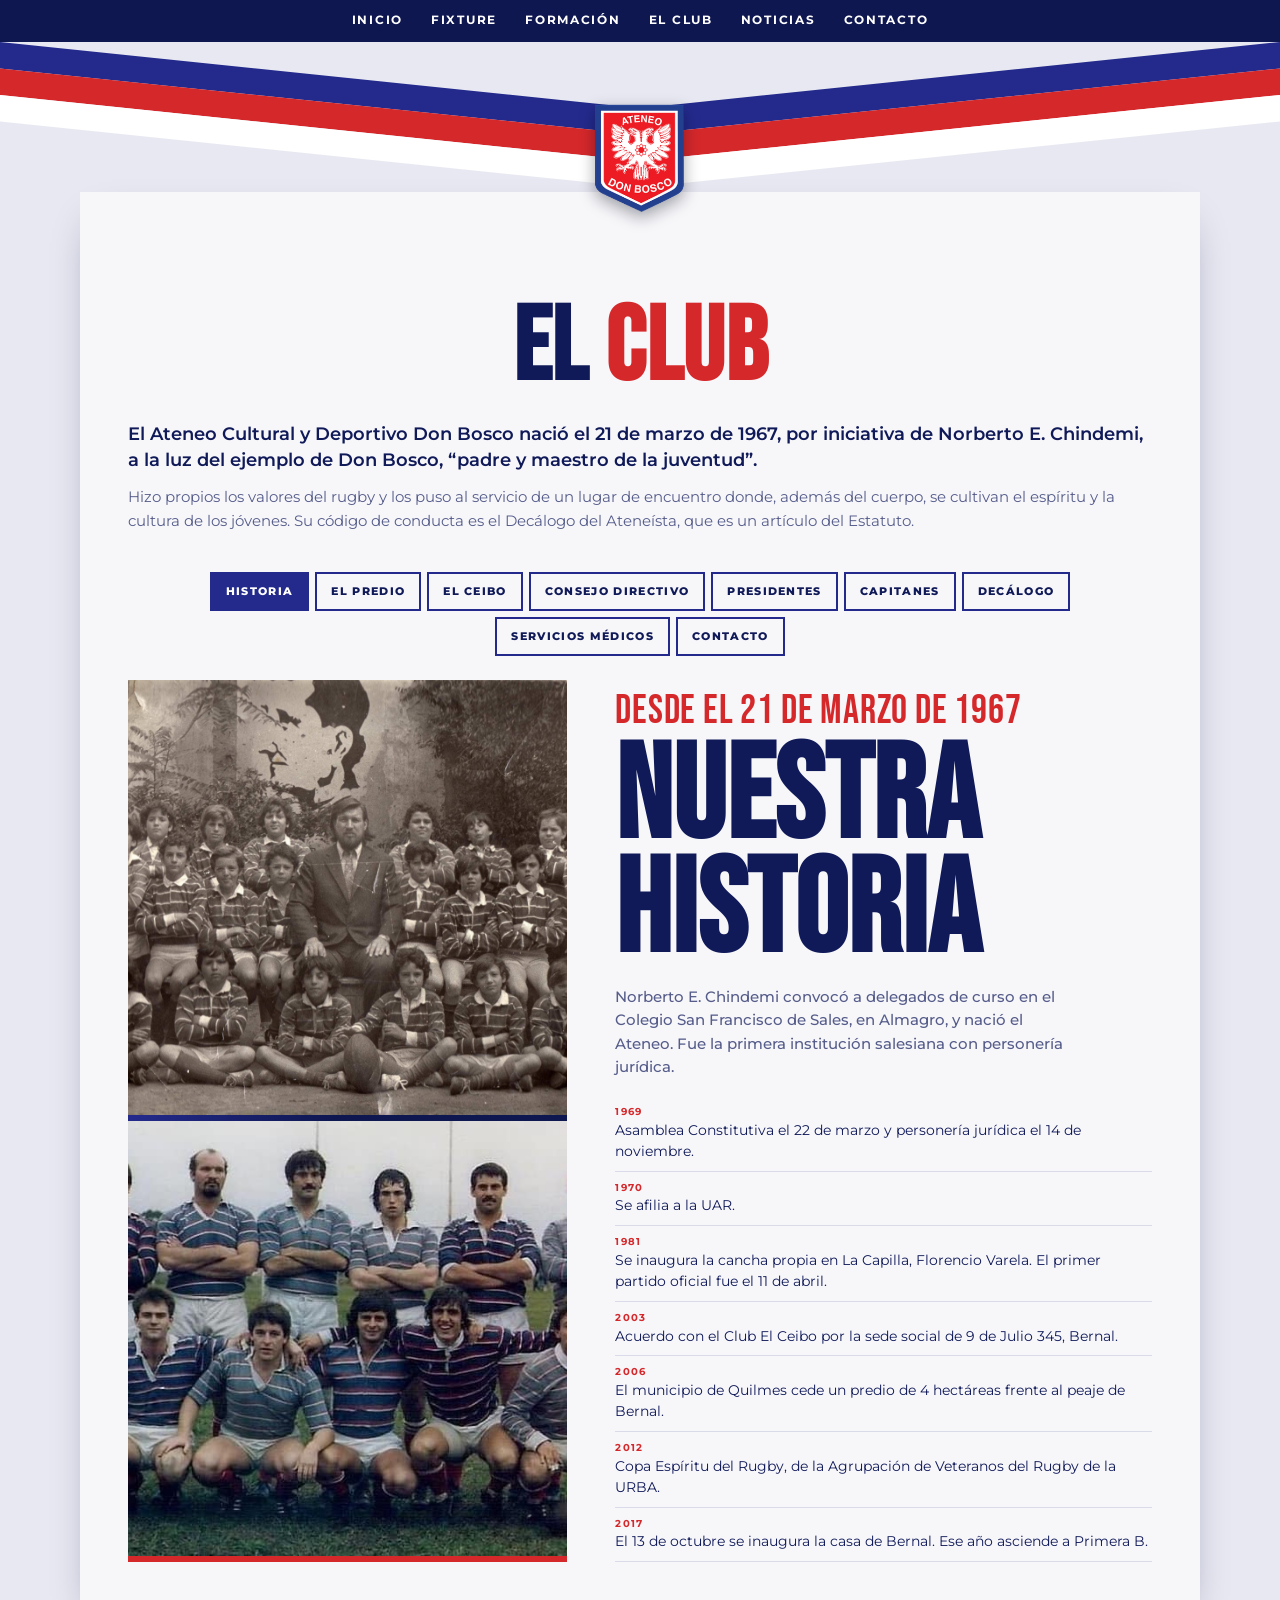
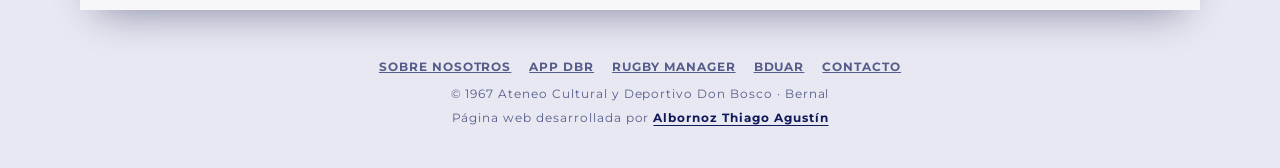
==== Web/club.html @ bfb8472a "feat: páginas propias de fixture y club, formación atada al historial y soporte de empates" ====
<!doctype html>
<html lang="es">
<head>
<meta charset="utf-8">
<meta name="viewport" content="width=device-width, initial-scale=1, viewport-fit=cover">
<meta name="theme-color" content="#0e1750" media="(prefers-color-scheme: light)">
<meta name="theme-color" content="#060a2c" media="(prefers-color-scheme: dark)">
<meta name="apple-mobile-web-app-capable" content="yes">
<meta name="mobile-web-app-capable" content="yes">
<meta name="apple-mobile-web-app-title" content="Don Bosco Rugby">
<meta name="apple-mobile-web-app-status-bar-style" content="black-translucent">
<title>El club · Don Bosco Rugby</title>
<meta name="description" content="Historia, predio, El Ceibo, Consejo Directivo, presidentes, capitanes, Decálogo, servicios médicos y contacto del Ateneo Don Bosco, Bernal.">
<link rel="canonical" href="https://albornozthiago.github.io/DonBoscoRugby-Web/club.html">
<meta property="og:type" content="website">
<meta property="og:locale" content="es_AR">
<meta property="og:site_name" content="Don Bosco Rugby">
<meta property="og:title" content="El club · Don Bosco Rugby">
<meta property="og:description" content="Historia, predio, El Ceibo, Consejo Directivo, presidentes, capitanes, Decálogo, servicios médicos y contacto del Ateneo Don Bosco, Bernal.">
<meta property="og:url" content="https://albornozthiago.github.io/DonBoscoRugby-Web/club.html">
<meta property="og:image" content="https://albornozthiago.github.io/DonBoscoRugby-Web/assets/dbr/og-image.jpg">
<meta property="og:image:type" content="image/jpeg">
<meta property="og:image:width" content="1200">
<meta property="og:image:height" content="630">
<meta name="twitter:card" content="summary_large_image">
<meta name="twitter:title" content="El club · Don Bosco Rugby">
<meta name="twitter:description" content="Historia, predio, El Ceibo, Consejo Directivo, presidentes, capitanes, Decálogo, servicios médicos y contacto del Ateneo Don Bosco, Bernal.">
<meta name="twitter:image" content="https://albornozthiago.github.io/DonBoscoRugby-Web/assets/dbr/og-image.jpg">
<link rel="icon" href="assets/crest.png">
<link rel="apple-touch-icon" href="assets/crest.png">
<script src="js/boot.js"></script>
<script src="js/analytics.js" async></script>
<link rel="preconnect" href="https://fonts.googleapis.com">
<link rel="preconnect" href="https://fonts.gstatic.com" crossorigin>
<link rel="stylesheet" href="https://fonts.googleapis.com/css2?family=Bebas+Neue&family=Montserrat:wght@400;500;600;700;800&display=block">
<link rel="stylesheet" href="css/styles.css">
</head>
<body>
<nav class="menu" aria-label="Secciones">
  <button type="button" class="nv nv-prev" aria-label="Ver ítems anteriores del menú">&#8249;</button>
  <ul>
    <li><a href="index.html">Inicio</a></li>
    <li><a href="fixture.html">Fixture</a></li>
    <li><a href="fixture.html#plantel">Formación</a></li>
    <li><a href="club.html" aria-current="page">El club</a></li>
    <li><a href="index.html#noticias">Noticias</a></li>
    <li><a href="club.html#contacto">Contacto</a></li>
  </ul>
  <button type="button" class="nv nv-next" aria-label="Ver más ítems del menú">&#8250;</button>
</nav>

<div class="top">
  <svg class="stripes" viewBox="0 0 1200 170" preserveAspectRatio="none" aria-hidden="true">
    <g>
      <polygon class="s1" points="0,0 600,75 600,105 0,30"/>
      <polygon class="s2" points="0,30 600,105 600,135 0,60"/>
      <polygon class="s3" points="0,60 600,135 600,165 0,90"/>
      <polygon class="s1" points="1200,0 600,75 600,105 1200,30"/>
      <polygon class="s2" points="1200,30 600,105 600,135 1200,60"/>
      <polygon class="s3" points="1200,60 600,135 600,165 1200,90"/>
    </g>
  </svg>
  <a href="index.html"><img class="crest" src="assets/crest.png" alt="Escudo del Ateneo Don Bosco" width="112" height="112"></a>
</div>

<main class="sheet">
  <section id="club">
    <div class="head">
      <h2 class="mega"><span class="b">El</span> <span class="r">club</span></h2>
    </div>
    <div class="club">
      <div class="story">
        <p class="big">El Ateneo Cultural y Deportivo Don Bosco nació el 21 de marzo de 1967, por iniciativa de Norberto E. Chindemi, a la luz del ejemplo de Don Bosco, “padre y maestro de la juventud”.</p>
        <p>Hizo propios los valores del rugby y los puso al servicio de un lugar de encuentro donde, además del cuerpo, se cultivan el espíritu y la cultura de los jóvenes. Su código de conducta es el Decálogo del Ateneísta, que es un artículo del Estatuto.</p>
      </div>
    </div>
    <div class="seg tabs" role="tablist" aria-label="El club"><button type="button" role="tab" data-p="historia" aria-pressed="false">Historia</button><button type="button" role="tab" data-p="predio" aria-pressed="false">El predio</button><button type="button" role="tab" data-p="ceibo" aria-pressed="false">El Ceibo</button><button type="button" role="tab" data-p="consejo" aria-pressed="false">Consejo Directivo</button><button type="button" role="tab" data-p="presidentes" aria-pressed="false">Presidentes</button><button type="button" role="tab" data-p="capitanes" aria-pressed="false">Capitanes</button><button type="button" role="tab" data-p="decalogo" aria-pressed="false">Decálogo</button><button type="button" role="tab" data-p="medicos" aria-pressed="false">Servicios médicos</button><button type="button" role="tab" data-p="contacto" aria-pressed="false">Contacto</button></div>
    <div class="panels">
      <div class="panel" id="historia" role="tabpanel">
    <div class="sport">
      <div>
        <p class="kicker">Desde el 21 de marzo de 1967</p>
        <h2 class="mega">Nuestra historia</h2>
        <p class="lead">Norberto E. Chindemi convocó a delegados de curso en el Colegio San Francisco de Sales, en Almagro, y nació el Ateneo. Fue la primera institución salesiana con personería jurídica.</p>
        <ul class="rows one">
          <li><b>1969</b>Asamblea Constitutiva el 22 de marzo y personería jurídica el 14 de noviembre.</li>
          <li><b>1970</b>Se afilia a la UAR.</li>
          <li><b>1981</b>Se inaugura la cancha propia en La Capilla, Florencio Varela. El primer partido oficial fue el 11 de abril.</li>
          <li><b>2003</b>Acuerdo con el Club El Ceibo por la sede social de 9 de Julio 345, Bernal.</li>
          <li><b>2006</b>El municipio de Quilmes cede un predio de 4 hectáreas frente al peaje de Bernal.</li>
          <li><b>2012</b>Copa Espíritu del Rugby, de la Agrupación de Veteranos del Rugby de la URBA.</li>
          <li><b>2017</b>El 13 de octubre se inaugura la casa de Bernal. Ese año asciende a Primera B.</li>
        </ul>
      </div>
      <div class="vis ph duo">
        <div class="shot"><img src="assets/dbr/dbr1972-web.jpg" alt="Foto histórica de 1972: equipo infantil del Ateneo Don Bosco con su entrenador" width="1400" height="995" loading="lazy"></div>
        <div class="shot"><img src="assets/dbr/dbr1985.jpg" alt="Foto histórica de 1985: plantel de Don Bosco en la cancha" width="960" height="492" loading="lazy"></div>
      </div>
    </div>
      </div>
      <div class="panel" id="predio" role="tabpanel">
    <div class="sport rev">
      <div>
        <p class="kicker">Jugar en Bernal</p>
        <h2 class="mega">El predio</h2>
        <p class="lead">Colectora Este de la Autopista Dr. Ricardo Balbín (La Plata–Buenos Aires), a 400 metros de la calle Espora, en Bernal.</p>
        <ul class="rows">
          <li><b>Canchas</b>3 de rugby, 1 de entrenamiento y 3 de fútbol 7 con luz.</li>
          <li><b>Servicios</b>Gimnasio, circuito aeróbico, vestuarios, enfermería y tienda del club.</li>
          <li><b>Tercer tiempo</b>Quincho, confitería-bar con vista a la cancha, parrilla y El Vagón.</li>
          <li><b>Colectivos</b>583, 159 (ramal B. Gráfico) y 324 (ramal 15).</li>
          <li><b>Tren</b>Línea Roca, estación Bernal, a 8 cuadras.</li>
          <li><b>Auto</b>Autopista Dr. Ricardo Balbín, salida Km 17, colectora Este.</li>
        </ul>
      </div>
      <div class="vis ph"><img src="assets/dbr/predio.jpg" alt="Palos de rugby y cancha del predio de Bernal al atardecer" width="960" height="719" loading="lazy"></div>
    </div>
      </div>
      <div class="panel" id="ceibo" role="tabpanel">
    <div class="sport">
      <div>
        <p class="kicker">Sede social</p>
        <h2 class="mega">El Ceibo</h2>
        <p class="lead">El lugar donde el Ateneo se encuentra fuera de la cancha, en pleno centro de Bernal. Un punto de reunión para los jugadores de todas las divisiones y para las familias.</p>
        <ul class="rows">
          <li><b>Dirección</b>9 de Julio 345, entre Chacabuco y Maipú, Bernal.</li>
          <li><b>Desde</b>2003, por un acuerdo con la comisión de El Ceibo.</li>
          <li><b>El Ceibo</b>Funciona en Bernal desde 1942 y tiene personería jurídica desde 1965.</li>
          <li><b>Qué se hace</b>Actividades sociales y culturales del club, que crecieron desde el acuerdo.</li>
          <li><b>Teléfono</b><a href="tel:+5491141571371">+54 9 11 4157-1371</a></li>
        </ul>
      </div>
      <div class="vis ph"><img src="assets/dbr/ceibo2.jpg" alt="Frente de la sede social, el Club Social El Ceibo, iluminado de azul y rojo de noche" width="1280" height="1707" loading="lazy"></div>
    </div>
      </div>
      <div class="panel" id="consejo" role="tabpanel">
    <div class="sport">
      <div>
        <p class="kicker">Gestión 2025–2027</p>
        <h2 class="mega">Consejo Directivo</h2>
        <p class="lead"></p>
        <ul class="rows">
          <li><b>Presidente</b>Sebastian Pastor</li>
          <li><b>Vicepresidente 1°</b>Ricardo Villano</li>
          <li><b>Vicepresidente 2°</b>Miguel Centurion</li>
          <li><b>Secretario general</b>Santiago Pastor</li>
          <li><b>Secretario adjunto</b>Andres Kasza</li>
          <li><b>Secretario de Hacienda</b>Guillermo Sempé</li>
          <li><b>Subsecretario de Hacienda</b>Enrique Imperiali</li>
          <li><b>Asesor espiritual</b>Daniel Persano</li>
          <li><b>Consejeros</b>Walter Santagatti, Rodolfo Brezzo, Elmer Castro y Fernando Padron</li>
          <li><b>Consejeros suplentes</b>Silvana Leguizamon, Alex Petroff, Diego Scandroglio y Matias Berardi</li>
          <li><b>Revisores de cuentas</b>Pablo Elias, Paula Cifuentes, Gonzalo Villalba, Carlos Seijas y Mateo Chimenti</li>
        </ul>
      </div>
      <div class="vis ph"><img src="assets/dbr/consejo-v2-web.jpg" alt="Consejo Directivo del Ateneo Don Bosco, gestión 2025–2027" width="1024" height="1536" loading="lazy"></div>
    </div>
      </div>
      <div class="panel" id="presidentes" role="tabpanel">
    <div class="sport rev">
      <div>
        <p class="kicker">Desde 1967</p>
        <h2 class="mega">Presidentes</h2>
        <p class="lead">Del Ateneo colegial a hoy. El fundador fue el Dr. Norberto Chindemi.</p>
        <ul class="rows">
          <li><b>1967</b>Gustavo Gentile</li>
          <li><b>1968</b>Carlos Moyano</li>
          <li><b>1969–1970</b>Manuel Rivero y Hornos</li>
          <li><b>1971–1976</b>Norberto Chindemi</li>
          <li><b>1977–1980</b>Roberto Terreni</li>
          <li><b>1981–1983</b>Egberto Julio Eiff</li>
          <li><b>1984–1987</b>Miguel Hernandez</li>
          <li><b>1988–1989</b>Guillermo Suarez</li>
          <li><b>1989–1999</b>José Lizárraga</li>
          <li><b>1999–2003</b>Leonardo Borghi</li>
          <li><b>2003–2005</b>Daniel E. Persano</li>
          <li><b>2005–2009</b>Carlos Sobrero</li>
          <li><b>2009–2013</b>Rodolfo Brezzo</li>
          <li><b>2013–2017</b>Elmer Castro</li>
          <li><b>2017–2021</b>Walter Santagatti</li>
          <li><b>2021–2025</b>Ricardo Villano</li>
          <li><b>2025–actual</b>Sebastian Pastor</li>
        </ul>
      </div>
    </div>
      </div>
      <div class="panel" id="capitanes" role="tabpanel">
    <div class="sport">
      <div>
        <p class="kicker">Líderes dentro de la cancha</p>
        <h2 class="mega">Capitanes</h2>
        <p class="lead">El capitán es líder, comunicador y representante del equipo, adentro y afuera del campo.</p>
        <h3 class="grp">Rugby masculino</h3>
        <ul class="rows">
          <li><b>1967–1972</b>Jorge Gilges</li>
          <li><b>1973–1974</b>Carlos Proyeno</li>
          <li><b>1975–1976</b>Rafael Ferreyra</li>
          <li><b>1977</b>Héctor Calvo</li>
          <li><b>1978–1980</b>Carlos Sobrero</li>
          <li><b>1981–1985</b>Claudio Hernández</li>
          <li><b>1986–1989</b>Daniel Persano</li>
          <li><b>1990–1993</b>Juan Mazzullo</li>
          <li><b>1994</b>Jorge Lloreida</li>
          <li><b>1995–1998</b>Jorge Turic</li>
          <li><b>1999–2003</b>Guillermo Sempé</li>
          <li><b>2004–2008</b>Mariano Zurlo</li>
          <li><b>2009–2015</b>Agustín Rao</li>
          <li><b>2016–2017</b>Agustín Gori</li>
          <li><b>2018–2023</b>Lisandro Bigliardi</li>
          <li><b>2024–2025</b>Gonzalo Gadano</li>
          <li><b>2026–actualidad</b>Fernando Gabba</li>
        </ul>
        <h3 class="grp">Rugby femenino</h3>
        <ul class="rows">
          <li><b>2024–actualidad</b>Carolina Crivaro</li>
        </ul>
      </div>
    </div>
      </div>
      <div class="panel" id="decalogo" role="tabpanel">
    <div class="sport rev">
      <div>
        <p class="kicker">Artículo 18° del Estatuto</p>
        <h2 class="mega">Decálogo del Ateneísta</h2>
        <p class="lead">El código de conducta del club. Cierra con el lema: Unos por otros, Dios por todos.</p>
        <ol class="reasons dec">
          <li><div><span>Apoyará siempre a sus compañeros, estimulando el rendimiento del conjunto.</span></div></li>
          <li><div><span>No empleará la violencia ni realizará actos reñidos con la moral y las buenas costumbres.</span></div></li>
          <li><div><span>Respetará a sus ocasionales adversarios actuando caballerescamente.</span></div></li>
          <li><div><span>No se dará por vencido y luchará hasta el final con entusiasmo y deseos de triunfar.</span></div></li>
          <li><div><span>Actuará lealmente sin emplear recursos deshonestos.</span></div></li>
          <li><div><span>Acatará las decisiones del árbitro.</span></div></li>
          <li><div><span>Será equilibrado en las discusiones.</span></div></li>
          <li><div><span>Será arriesgado y procurará siempre rendir más.</span></div></li>
          <li><div><span>Considerará el deporte como un medio de amistad y de comprensión.</span></div></li>
          <li><div><span>Ofrecerá su actividad a Dios por intermedio de Don Bosco, a quien el Ateneo procurará entronizar como Patrono del Deporte Nacional.</span></div></li>
        </ol>
      </div>
      <div class="vis ph logo"><img src="assets/dbr/escudo-ateneo.png" alt="Escudo del Ateneo Cultural y Deportivo Don Bosco" width="600" height="657" loading="lazy"></div>
    </div>
      </div>
      <div class="panel" id="medicos" role="tabpanel">
    <div class="sport">
      <div>
        <p class="kicker">Para socios y jugadores</p>
        <h2 class="mega">Servicios médicos</h2>
        <p class="lead">Días y horarios de atención en el club.</p>
        <ul class="rows one">
          <li><b>Consultorio médico</b>Martes y jueves de 19:30 a 21:30. Sábados de 10:00 a 12:00.</li>
          <li><b>Nutrición</b>Lunes, miércoles y viernes de 16:00 a 19:00, con turno previo al <a href="tel:+5491136844985">11 3684-4985</a>.</li>
          <li><b>Psicología deportiva</b>Lic. Marcelo Candal: <a href="tel:+5491149156507">11 4915-6507</a>.</li>
        </ul>
      </div>
    </div>
      </div>
      <div class="panel" id="contacto" role="tabpanel">
    <div class="sport">
      <div>
        <p class="kicker">Escribinos o vení</p>
        <h2 class="mega">Contacto</h2>
        <p class="lead">La administración atiende de lunes a jueves de 18:00 a 21:00, viernes de 16:00 a 19:00 y sábados de 9:30 a 12:30, salvo feriados. Los días de partido local, la parrilla funciona desde las 9:30 hasta 10 minutos después de terminado el partido.</p>
        <ul class="rows one">
          <li><b>Administración</b>Colectora Este de la Au. Dr. Ricardo Balbín, Bernal. Tel. y WhatsApp <a href="tel:+5491138524643">+54 9 11 3852 4643</a>.</li>
          <li><b>Sede social “El Ceibo”</b>9 de Julio 345, Bernal. Tel. <a href="tel:+5491141571371">+54 9 11 4157-1371</a>.</li>
        </ul>
        <div class="btns"><a class="btn" href="https://wa.me/5491138524643" target="_blank" rel="noopener">WhatsApp</a><a class="btn ghost" href="https://www.instagram.com/rugbydonbosco" target="_blank" rel="noopener">Instagram</a><a class="btn ghost" href="https://www.facebook.com/rugby.don.bosco" target="_blank" rel="noopener">Facebook</a><a class="btn ghost" href="https://x.com/RugbyDonBosco" target="_blank" rel="noopener">X</a><a class="btn ghost" href="https://www.youtube.com/@DonBoscoRugbyOficial" target="_blank" rel="noopener">YouTube</a></div>
      </div>
      <div class="vis map"><iframe src="https://www.google.com/maps?q=Colectora+Este+de+la+Au.+Dr.+Ricardo+Balb%C3%ADn,+Bernal&amp;output=embed" title="Mapa del predio del Ateneo Don Bosco en Bernal" loading="lazy" referrerpolicy="no-referrer-when-downgrade" allowfullscreen></iframe></div>
    </div>
      </div>
    </div>
  </section>
</main>

<footer class="wrap">
  <div class="links">
    <a href="club.html">Sobre nosotros</a>
    <a href="https://simplesolutions.com.ar/donbosco/" target="_blank" rel="noopener">App DBR</a>
    <a href="https://www.rugbymanager.com.ar" target="_blank" rel="noopener">Rugby Manager</a>
    <a href="https://bd.uar.com.ar/registro" target="_blank" rel="noopener">BDUAR</a>
    <a href="club.html#contacto">Contacto</a>
  </div>
  <p>© 1967 Ateneo Cultural y Deportivo Don Bosco · Bernal</p>
  <p class="credit">Página web desarrollada por <a href="https://www.linkedin.com/in/thiago-albornoz/" target="_blank" rel="noopener">Albornoz Thiago Agustín</a></p>
</footer>
<script src="js/app.js"></script>
</body>
</html>
---- Web/css/styles.css ----
/* Don Bosco Rugby — estilos */
html { color-scheme: light; }
body { margin: 0; }
img { max-width: 100%; }
[hidden] { display: none !important; }
/* Layout: una hoja blanca sobre franjas azul/blanco/rojo en V, como los flyers del club; bloques azules con pestaña roja inclinada para fechas y números */
:root {
  --ground: #e7e8f1;
  --paper: #f7f7fa;
  --ink: #101a58;
  --muted: #565d8a;
  --line: #d9dbe8;
  --navy: #232a8c;
  --navy-deep: #0e1750;
  --red: #d5282b;
  --grey: #c4c6d3;
  --flag-white: #ffffff;
  --win: #1d7a45;
  --on-win: #ffffff;
  --accent-text: #101a58;
  --logo-bg: #ffffff;
  --logo-line: #e3e4ee;
  --font-display: "Bebas Neue", "Oswald", "Arial Narrow", Impact, sans-serif;
  --font-body: "Montserrat", "Helvetica Neue", Arial, sans-serif;
}
@media (prefers-color-scheme: dark) {
  :root:not([data-theme="light"]) {
    --ground: #070b27; --paper: #0e1544; --ink: #f0f1fb; --muted: #a9aed6; --line: #232d70;
    --navy: #2a33a6; --navy-deep: #060a2c; --red: #ea4545; --grey: #3b4380; --flag-white: #ffffff;
    --win: #5fd08a; --on-win: #04210f; --accent-text: #ffffff; --logo-bg: #ffffff; --logo-line: #e3e4ee;
    color-scheme: dark;
  }
}
:root[data-theme="dark"] {
  --ground: #070b27; --paper: #0e1544; --ink: #f0f1fb; --muted: #a9aed6; --line: #232d70;
  --navy: #2a33a6; --navy-deep: #060a2c; --red: #ea4545; --grey: #3b4380; --flag-white: #ffffff;
  --win: #5fd08a; --on-win: #04210f; --accent-text: #ffffff; --logo-bg: #ffffff; --logo-line: #e3e4ee;
  color-scheme: dark;
}

html { -webkit-text-size-adjust: 100%; text-size-adjust: 100%; -webkit-tap-highlight-color: transparent; }
* { box-sizing: border-box; }
body {
  background: var(--ground); color: var(--ink);
  font-family: var(--font-body); font-size: 15px; line-height: 1.55;
  padding-inline: 16px; padding-block: 0 calc(40px + env(safe-area-inset-bottom, 0px));
}
a { color: inherit; }
button, input { font: inherit; color: inherit; }
:focus-visible { outline: 3px solid var(--red); outline-offset: 2px; }
h1, h2, h3, p { margin: 0; }
h1, h2, h3 { text-wrap: balance; }
.wrap { max-width: 1120px; margin-inline: auto; }

/* franjas superiores */
.top { position: relative; margin-inline: -16px; }
.stripes { display: block; width: 100%; height: clamp(84px, 13vw, 150px); }
.stripes .s1 { fill: var(--navy); }
.stripes .s2 { fill: var(--red); }
.stripes .s3 { fill: var(--flag-white); }
.crest { position: absolute; left: 50%; bottom: -22px; transform: translateX(-50%); width: clamp(84px, 11vw, 112px); height: auto; z-index: 3; filter: drop-shadow(0 6px 8px rgba(0,0,20,.35)); }

.sheet {
  background: var(--paper); max-width: 1120px; margin-inline: auto;
  padding: 40px clamp(16px, 4vw, 48px) 48px;
  box-shadow: 0 18px 40px -18px rgba(5,10,60,.45); position: relative; z-index: 2;
}

nav.menu { position: sticky; top: env(safe-area-inset-top, 0px); z-index: 10; background: var(--navy-deep); margin-inline: -16px; overflow-x: auto; }
nav.menu ul { list-style: none; margin: 0 auto; padding: 0 16px; max-width: 1120px; display: flex; gap: 2px; justify-content: center; white-space: nowrap; }
nav.menu a { display: block; padding: 12px 13px; text-decoration: none; color: #fff; font-weight: 700; font-size: 11.5px; letter-spacing: .15em; text-transform: uppercase; }
nav.menu a:hover { background: var(--red); }
/* flechas del menú: solo en celulares y tablets chicas */
nav.menu .nv { display: none; }
@media (max-width: 900px) {
  nav.menu { display: flex; overflow: hidden; }
  nav.menu ul { flex: 1; min-width: 0; margin: 0; padding-inline: 44px; overflow-x: auto; scrollbar-width: none; justify-content: flex-start; }
  nav.menu ul::-webkit-scrollbar { display: none; }
  /* flechas: chevron dibujado con bordes (misma altura y simetría en las dos) y degradé hacia los ítems */
  nav.menu .nv { display: block; position: absolute; top: 0; bottom: 0; z-index: 1; width: 40px; padding: 0; border: 0; background: var(--navy-deep); color: #fff; font-size: 0; line-height: 0; cursor: pointer; }
  /* el chevron se centra en la mitad exacta del botón con posición absoluta (los <button> de Safari no centran bien con flex) */
  nav.menu .nv::before { content: ""; position: absolute; top: 50%; left: 50%; width: 10px; height: 10px; border: solid currentColor; border-width: 0 3px 3px 0; }
  nav.menu .nv.nv-next::before { transform: translate(-70%, -50%) rotate(-45deg); }
  nav.menu .nv.nv-prev::before { transform: translate(-30%, -50%) rotate(135deg); }
  nav.menu .nv.nv-next { right: 0; box-shadow: -12px 0 12px -2px var(--navy-deep); }
  nav.menu .nv.nv-prev { left: 0; box-shadow: 12px 0 12px -2px var(--navy-deep); }
}

.mega { font-family: var(--font-display); line-height: .86; letter-spacing: .005em; text-transform: uppercase; }
.mega .b { color: var(--accent-text); }
.mega .r { color: var(--red); }
.spaced { letter-spacing: .5em; font-weight: 600; text-transform: uppercase; font-size: 13px; text-align: center; }
.eyebrow { font-size: 11px; font-weight: 700; letter-spacing: .22em; text-transform: uppercase; }

/* bandera a lo ancho de la hoja: separa las secciones */
.bandera { margin: 72px calc(-1 * clamp(16px, 4vw, 48px)) 0; height: 44px; clip-path: polygon(24px 0, 100% 0, calc(100% - 24px) 100%, 0 100%);
  background: linear-gradient(to bottom, var(--navy) 0 14px, var(--red) 14px 28px, var(--flag-white) 28px 42px, var(--line) 42px 44px, transparent 44px); }
.bandera + section { margin-top: 48px; }
section { margin-top: 72px; scroll-margin-top: 56px; }
.head { text-align: center; margin-bottom: 28px; display: grid; gap: 10px; }
.head h2 { font-size: clamp(54px, 9vw, 104px); }
.head .sub { color: var(--muted); max-width: 60ch; margin-inline: auto; }

/* pestaña de fecha inclinada */
.tab { display: inline-block; background: var(--red); color: #fff; padding: 6px 14px 4px; transform: skewX(-10deg); text-align: center; min-width: 72px; }
.tab > span { display: block; transform: skewX(10deg); }
.tab .d { font-family: var(--font-display); font-size: 42px; line-height: .95; }
.tab .m { font-size: 10px; font-weight: 800; letter-spacing: .12em; text-transform: uppercase; }

.chip { display: inline-block; background: var(--navy); color: #fff; font-size: 11px; font-weight: 700; letter-spacing: .12em; text-transform: uppercase; padding: 6px 10px; }
.chip.red { background: var(--red); }

/* portada */
.hero { display: grid; grid-template-columns: minmax(0, 1.25fr) minmax(0, 1fr); gap: clamp(20px, 4vw, 48px); align-items: center; }
.hero h1 { font-size: clamp(64px, 11vw, 128px); }
.hero .lead { margin-top: 18px; max-width: 46ch; color: var(--muted); font-weight: 500; }
.hero .meta { margin-top: 14px; display: flex; flex-wrap: wrap; gap: 8px; }
.next { background: var(--navy); color: #fff; padding: 20px; }
.next .eyebrow { opacity: .85; }
.next .row { display: grid; grid-template-columns: auto minmax(0,1fr); gap: 16px; align-items: center; margin-top: 14px; }
.next .vs { font-weight: 800; font-size: clamp(22px, 3vw, 30px); text-transform: uppercase; line-height: 1.05; }
.next .sub { margin-top: 6px; font-size: 13px; opacity: .9; }
.next .days { margin-top: 16px; font-family: var(--font-display); font-size: 30px; letter-spacing: .04em; border-top: 1px solid rgba(255,255,255,.25); padding-top: 10px; }
.next .last { margin-top: 10px; font-size: 12px; opacity: .9; }

/* banner de portada: si existe assets/dbr/bandera-web.jpg se ve la foto; si no, el escudo sobre las franjas */
.banner { align-self: stretch; min-height: 300px; border-bottom: 6px solid var(--red); background:
  url("../assets/dbr/bandera-web.jpg") 55% 40% / cover no-repeat,
  url("../assets/crest.png") center / auto 52% no-repeat,
  linear-gradient(135deg, transparent 0 38%, rgba(255,255,255,.9) 38% 44%, transparent 44%),
  linear-gradient(135deg, var(--navy-deep) 0 38%, var(--navy) 38%); }

/* escudo del rival: assets/clubs/{nombre}.png; sin archivo, se muestran las iniciales */
.rc { position: relative; flex: none; width: 40px; height: 40px; display: grid; place-items: center; }
.rc img { display: block; width: 100%; height: 100%; object-fit: contain; background: #f7f7fa; padding: 3px; border-radius: 6px; }
.rc .i { display: none; width: 100%; height: 100%; place-items: center; background: var(--navy); color: #fff; font-family: var(--font-display); font-size: 20px; line-height: 1; letter-spacing: .02em; }
.rc.nf .i { display: grid; }
.next { margin-bottom: 18px; }
.next .vs { display: flex; align-items: center; gap: 10px; }
.next .rc { width: 48px; height: 48px; }
.next .rc .i { font-size: 24px; }

/* fixture y resultados */
.tiles { display: grid; grid-template-columns: repeat(auto-fit, minmax(118px, 1fr)); gap: 8px; margin-bottom: 18px; }
.tile { background: var(--navy); color: #fff; padding: 12px 14px; }
.tile b { display: block; font-family: var(--font-display); font-size: 46px; line-height: .95; font-weight: 400; font-variant-numeric: tabular-nums; }
.tile span { font-size: 10px; letter-spacing: .14em; text-transform: uppercase; font-weight: 700; opacity: .88; }
.tile.red { background: var(--red); }
.tile.dk { background: var(--navy-deep); }
.formstrip-wrap { margin-bottom: 20px; }
.formstrip-wrap .eyebrow { color: var(--muted); display: block; margin-bottom: 8px; }
.formstrip { display: flex; flex-wrap: wrap; gap: 4px; }
.formstrip i { width: 30px; height: 30px; display: grid; place-items: center; font-style: normal; font-weight: 800; font-size: 11px; background: var(--win); color: var(--on-win); }
.formstrip i.l { background: var(--red); color: #fff; }
.formstrip i.e { background: var(--navy); color: #fff; }
.formstrip i.p { background: transparent; color: var(--muted); border: 2px dashed var(--grey); }
.legend { margin-top: 8px; font-size: 12px; color: var(--muted); }
.controls { display: flex; flex-wrap: wrap; gap: 10px 22px; align-items: center; justify-content: space-between; margin-bottom: 14px; }
.seg { display: flex; flex-wrap: wrap; gap: 6px; }
.seg button { font-weight: 800; font-size: 11px; letter-spacing: .12em; text-transform: uppercase; padding: 9px 14px; border: 2px solid var(--navy); background: transparent; cursor: pointer; }
.seg button:hover { background: color-mix(in srgb, var(--navy) 14%, transparent); }
.seg button[aria-pressed="true"] { background: var(--navy); color: #fff; }
.seg.red button { border-color: var(--red); }
.seg.red button[aria-pressed="true"] { background: var(--red); }
.fixture { list-style: none; margin: 0; padding: 0; display: grid; grid-template-columns: repeat(2, minmax(0, 1fr)); gap: 4px 40px; }
.fx { display: grid; grid-template-columns: auto minmax(0, 1fr) auto; gap: 14px; align-items: center; padding: 10px 8px; border-bottom: 1px solid var(--line); }
.fx.local .tab { background: var(--navy); }
.fx .tag { display: flex; flex-wrap: wrap; align-items: center; gap: 8px; font-size: 10px; font-weight: 800; letter-spacing: .12em; text-transform: uppercase; }
.fx .tag b { background: var(--navy); color: #fff; padding: 3px 8px; transform: skewX(-10deg); display: inline-block; font-weight: 800; }
.fx.local .tag b { background: var(--red); }
.fx .tag em { font-style: normal; color: var(--muted); }
.fx .rival { display: flex; align-items: center; gap: 10px; font-weight: 800; font-size: clamp(16px, 2vw, 21px); text-transform: uppercase; line-height: 1.08; margin-top: 4px; }
.fx .score { font-family: var(--font-display); font-size: 34px; line-height: 1; text-align: right; font-variant-numeric: tabular-nums; white-space: nowrap; }
.fx .score small { display: block; font-family: var(--font-body); font-size: 10px; font-weight: 800; letter-spacing: .14em; text-transform: uppercase; color: var(--win); margin-top: 2px; }
.fx .score.loss small { color: var(--red); }
.fx .score.draw small { color: var(--muted); }
.fx .score.todo { font-size: 22px; color: var(--muted); }
.fx.up { outline: 3px solid var(--red); outline-offset: 2px; background: color-mix(in srgb, var(--red) 8%, transparent); }
.fx.up .tag em::after { content: " · próximo"; color: var(--red); }
.empty { grid-column: 1 / -1; padding: 24px; text-align: center; color: var(--muted); border: 2px dashed var(--line); }
.src { margin-top: 16px; font-size: 12px; color: var(--muted); display: flex; flex-wrap: wrap; gap: 6px 16px; align-items: center; justify-content: space-between; }
.src a { font-weight: 800; letter-spacing: .1em; text-transform: uppercase; text-decoration: none; border-bottom: 2px solid var(--red); }

/* formación */
.panel-title { display: flex; flex-direction: column; gap: 6px; margin-bottom: 18px; text-align: center; align-items: center; }
.panel-title h3 { font-family: var(--font-display); font-size: clamp(54px, 8vw, 92px); line-height: .88; text-transform: uppercase; font-weight: 400; }
.panel-title h3 .r { color: var(--red); }
.panel-title p { font-size: 12px; font-weight: 700; letter-spacing: .24em; text-transform: uppercase; color: var(--muted); }
.panel-title .chip { letter-spacing: .1em; }
.xvgrid { display: grid; grid-template-columns: repeat(2, minmax(0, 1fr)); gap: 8px 24px; align-items: start; }
.xvgrid h4 { margin: 0 0 8px; font-size: 11px; font-weight: 800; letter-spacing: .24em; text-transform: uppercase; color: var(--muted); }
.xv { list-style: none; margin: 0; padding: 0; display: grid; gap: 8px; }
.xv li { background: var(--navy); color: #fff; display: grid; grid-template-columns: 78px minmax(0,1fr) 120px; align-items: center; min-height: 74px; overflow: hidden; }
.xv .n { font-family: var(--font-display); font-size: 58px; line-height: 1; color: var(--navy-deep); padding-left: 10px; font-style: italic; }
.xv .who { font-size: 14px; line-height: 1.2; padding-block: 6px; }
.xv .who b { display: block; font-weight: 800; text-transform: uppercase; font-size: 15px; }
.xv .who small { display: block; font-size: 10px; letter-spacing: .14em; text-transform: uppercase; opacity: .78; margin-top: 3px; }
.xv img { display: block; width: 120px; height: 100%; min-height: 74px; object-fit: cover; object-position: center top; }

/* disciplinas */
.sport { display: grid; grid-template-columns: minmax(0, 1.2fr) minmax(0, 0.8fr); gap: clamp(20px, 4vw, 48px); align-items: end; }
.sport .kicker { font-family: var(--font-display); font-size: clamp(26px, 4vw, 40px); color: var(--red); text-transform: uppercase; letter-spacing: .02em; }
.sport h2 { font-size: clamp(64px, 12vw, 132px); color: var(--accent-text); }
.sport .lead { margin-top: 16px; max-width: 46ch; color: var(--muted); font-weight: 500; }
.sport .btn { margin-top: 20px; }
.photo { background: #f7f7fa; display: flex; justify-content: center; align-self: stretch; align-items: flex-end; border-bottom: 6px solid var(--red); }
.photo img { display: block; max-height: 460px; width: auto; max-width: 100%; }

/* secciones de disciplina (hockey, rugby femenino, infantil, juvenil, veteranos) */
.sport .vis { align-self: stretch; min-height: 220px; border-bottom: 6px solid var(--red); background:
  url("../assets/crest.png") center / auto 46% no-repeat,
  linear-gradient(135deg, transparent 0 38%, rgba(255,255,255,.9) 38% 44%, transparent 44%),
  linear-gradient(135deg, var(--navy-deep) 0 38%, var(--navy) 38%); }
/* mapa de contacto: ocupa el lugar del bloque con escudo */
.sport .vis.map { position: relative; background: var(--navy-deep); min-height: 280px; overflow: hidden; }
.sport .vis.map iframe { position: absolute; inset: 0; width: 100%; height: 100%; border: 0; }
/* con foto: foto a la izquierda y texto a la derecha; la foto tiene proporción fija, no depende del largo del texto */
.sport:has(.vis.ph) { grid-template-columns: minmax(0, .9fr) minmax(0, 1.1fr); align-items: start; }
.sport .vis.ph { order: -1; align-self: start; background: none; min-height: 0; overflow: hidden; aspect-ratio: 4 / 5; }
.sport .vis.ph img { display: block; width: 100%; height: 100%; object-fit: cover; object-position: center 40%; }
/* par de fotos: una abajo de la otra, ocupan todo el alto de la sección (cada foto es absoluta dentro de su caja para que Safari no las rompa) */
.sport .vis.ph.duo { display: flex; flex-direction: column; gap: 6px; aspect-ratio: auto; align-self: stretch; min-height: 380px; }
.sport .vis.ph.duo .shot { position: relative; flex: 1 1 0; min-height: 0; overflow: hidden; }
.sport .vis.ph.duo .shot img { position: absolute; inset: 0; width: 100%; height: 100%; object-fit: cover; }
.sport .vis.ph.duo .shot:first-child img { object-position: center 30%; }
/* escudo con fondo transparente: se muestra entero, sin recorte ni línea roja */
.sport .vis.ph.logo { border-bottom: 0; overflow: visible; }
.sport .vis.ph.logo img { object-fit: contain; }
#predio .vis.ph img { object-position: 80% center; }
#juvenil .vis.ph img { object-position: 38% 40%; }
/* foto de grupo: todo el ancho, recortada arriba y abajo para dejar la franja con la gente */
#consejo .vis.ph { aspect-ratio: 1 / 1; }
#consejo .vis.ph img { object-position: center 72%; }
.sport .cats { list-style: none; margin: 22px 0 0; padding: 0 6px 0 0; display: flex; flex-wrap: wrap; gap: 10px; }
.sport .cats li { font-family: var(--font-display); font-size: clamp(24px, 3.4vw, 34px); line-height: 1; letter-spacing: .04em; text-transform: uppercase; color: #fff; background: var(--navy); padding: 8px 18px 5px; transform: skewX(-10deg); border-bottom: 4px solid var(--red); }
.sport .cats li:nth-child(even) { background: var(--red); border-bottom-color: var(--navy); }
.sport .sched { grid-column: 1 / -1; order: 3; display: grid; grid-template-columns: repeat(auto-fit, minmax(min(100%, 220px), 1fr)); gap: 2px; background: var(--navy); border-bottom: 6px solid var(--red); color: #fff; }
.sport .sched h3 { grid-column: 1 / -1; margin: 0; padding: 16px 20px 6px; font-family: var(--font-display); font-size: clamp(26px, 4vw, 38px); font-weight: 400; letter-spacing: .04em; text-transform: uppercase; }
.sport .slot { padding: 10px 20px 18px; }
.sport .slot small { display: block; font-size: 10px; font-weight: 800; letter-spacing: .14em; text-transform: uppercase; opacity: .75; }
.sport .slot b { display: block; margin-top: 4px; font-family: var(--font-display); font-size: clamp(26px, 3.4vw, 34px); font-weight: 400; line-height: 1; letter-spacing: .03em; text-transform: uppercase; }
.sport .slot span { display: block; margin-top: 6px; font-weight: 700; font-size: 15px; }
.sport .slot.match { background: var(--red); }
.sport .slot.match small { opacity: .9; }
.sport:not(:has(.vis)) { grid-template-columns: minmax(0, 1fr); }
.sport .grp { margin: 28px 0 0; font-family: var(--font-display); font-size: clamp(28px, 4vw, 38px); font-weight: 400; letter-spacing: .03em; text-transform: uppercase; color: var(--red); }
.sport .grp + .rows { margin-top: 8px; }
.sport .btns { margin-top: 20px; display: flex; flex-wrap: wrap; gap: 8px; }
.sport .btns .btn { margin-top: 0; }
.sport.rev > :first-child { order: 2; }

/* pestañas: una disciplina o página a la vez */
.tabs { margin-bottom: 24px; justify-content: center; }
.panels > .panel[hidden] { display: none; }
.panel { scroll-margin-top: 56px; }

/* listas dentro de las secciones */
.sport .rows { list-style: none; margin: 18px 0 0; padding: 0; display: grid; grid-template-columns: repeat(2, minmax(0, 1fr)); gap: 0 24px; }
.sport .rows.one { grid-template-columns: minmax(0, 1fr); }
.sport .rows li { padding: 8px 0; border-bottom: 1px solid var(--line); font-size: 14px; }
.sport .rows b { display: block; font-size: 10px; letter-spacing: .14em; text-transform: uppercase; color: var(--red); }
.sport .reasons { margin-top: 18px; gap: 10px; }
.sport .reasons li::before { font-size: 30px; padding: 5px 10px 1px; }

/* portal de noticias */
.ntools { display: flex; flex-wrap: wrap; gap: 12px 20px; align-items: center; justify-content: space-between; margin-bottom: 18px; }
.search { flex: 1 1 220px; max-width: 340px; min-width: 0; }
.search input { width: 100%; padding: 10px 12px; border: 2px solid var(--navy); background: var(--paper); font-size: 14px; }
.news { display: grid; grid-template-columns: repeat(3, minmax(0, 1fr)); gap: 16px; }
.card { border-top: 6px solid var(--navy); background: color-mix(in srgb, var(--navy) 6%, var(--paper)); padding: 18px; display: flex; flex-direction: column; gap: 10px; min-width: 0; }
.card.f { grid-column: span 3; border-top-color: var(--red); display: grid; grid-template-columns: minmax(0, 1fr) minmax(0, 1.2fr); gap: 20px; align-items: center; background: var(--navy); color: #fff; }
.card.f .art { align-self: stretch; }
.card .meta { display: flex; flex-wrap: wrap; gap: 8px 12px; align-items: center; }
.card .cat-t { font-size: 10px; font-weight: 800; letter-spacing: .14em; text-transform: uppercase; background: var(--red); color: #fff; padding: 3px 8px; }
.card time { font-size: 11px; font-weight: 800; letter-spacing: .14em; text-transform: uppercase; color: var(--muted); }
.card.f time { color: #dfe2ff; }
.card h3 { font-weight: 800; font-size: 18px; line-height: 1.22; }
.card.f h3 { font-family: var(--font-display); font-weight: 400; font-size: clamp(36px, 5vw, 56px); line-height: .95; text-transform: uppercase; }
.card p { color: var(--muted); font-size: 14px; }
.card.f p { color: #e3e5ff; font-size: 15px; }
.card a.more { margin-top: auto; font-weight: 800; font-size: 12px; letter-spacing: .14em; text-transform: uppercase; text-decoration: none; border-bottom: 2px solid var(--red); align-self: flex-start; padding-bottom: 2px; }
.art { min-height: 150px; background:
  linear-gradient(135deg, transparent 0 38%, rgba(255,255,255,.9) 38% 44%, transparent 44%),
  linear-gradient(135deg, var(--navy-deep) 0 38%, var(--navy) 38%); display: grid; place-items: center; }
.art span { font-family: var(--font-display); font-size: clamp(36px, 13vw, 64px); max-width: 100%; overflow-wrap: anywhere; text-align: center; color: #fff; opacity: .92; letter-spacing: .02em; }
.art.ph { min-height: 0; background: var(--navy-deep); display: block; aspect-ratio: 16 / 9; overflow: hidden; margin: -18px -18px 0; }
.card.f .art.ph { margin: 0; aspect-ratio: auto; min-height: 220px; }
.art.ph img { width: 100%; height: 100%; object-fit: cover; display: block; }
.post { padding-top: 56px; }
.post .back { display: inline-block; margin-bottom: 20px; font-weight: 800; font-size: 12px; letter-spacing: .14em; text-transform: uppercase; text-decoration: none; border-bottom: 2px solid var(--red); }
.post article { max-width: 760px; margin-inline: auto; }
.post .meta { display: flex; flex-wrap: wrap; gap: 8px 12px; align-items: center; margin-bottom: 12px; }
.post .cat-t { font-size: 10px; font-weight: 800; letter-spacing: .14em; text-transform: uppercase; background: var(--red); color: #fff; padding: 3px 8px; }
.post time { font-size: 11px; font-weight: 800; letter-spacing: .14em; text-transform: uppercase; color: var(--muted); }
.post h1 { font-size: clamp(38px, 7vw, 64px); color: var(--accent-text); overflow-wrap: anywhere; }
.post .lead { margin-top: 14px; font-size: 17px; font-weight: 600; color: var(--muted); }
.post figure { margin: 24px 0 0; }
.post figure img { display: block; width: 100%; height: auto; border-top: 6px solid var(--red); background: var(--navy-deep); }
.post .body { margin-top: 8px; }
.post .body h2 { margin-top: 32px; font-family: var(--font-display); font-weight: 400; font-size: clamp(28px, 5vw, 38px); line-height: 1; text-transform: uppercase; color: var(--accent-text); }
.post .body p { margin-top: 14px; }
.post .body ul { margin: 14px 0 0; padding-left: 20px; display: grid; gap: 8px; }
.post .body ul.logos { list-style: none; padding: 0; margin-top: 20px; grid-template-columns: repeat(auto-fit, minmax(110px, 1fr)); gap: 16px; }
.post .logos li { display: flex; flex-direction: column; align-items: center; gap: 8px; text-align: center; font-size: 11px; font-weight: 800; letter-spacing: .08em; text-transform: uppercase; color: var(--muted); }
.post .logos img { width: 100%; max-width: 120px; height: 96px; object-fit: contain; }
.post .btns { max-width: 760px; margin: 40px auto 0; }
.nmore { text-align: center; margin-top: 18px; }
.btn { display: inline-block; background: var(--red); color: #fff; font-weight: 800; font-size: 13px; letter-spacing: .14em; text-transform: uppercase; text-decoration: none; padding: 14px 22px; border: 0; cursor: pointer; }
.btn:hover { background: var(--navy-deep); }
.btn.ghost { background: transparent; color: var(--ink); border: 2px solid var(--navy); }
.btn.ghost:hover { background: var(--navy); color: #fff; }
.btn.white:hover { background: #fff; color: var(--red); }

/* el club */
.club { margin-bottom: 40px; display: grid; grid-template-columns: minmax(0, 1fr); gap: clamp(20px, 4vw, 48px); align-items: start; }
.club .story p + p { margin-top: 12px; }
.club .story p { color: var(--muted); }
.club .story p.big { color: var(--ink); font-size: 18px; font-weight: 600; line-height: 1.45; }
.timeline { list-style: none; margin: 0; padding: 0 0 0 18px; border-left: 4px solid var(--red); display: grid; gap: 18px; }
.timeline li { position: relative; }
.timeline li::before { content: ""; position: absolute; left: -26px; top: 8px; width: 12px; height: 12px; background: var(--navy); border: 3px solid var(--paper); }
.timeline .y { font-family: var(--font-display); font-size: 36px; line-height: 1; color: var(--red); }
.timeline p { color: var(--muted); font-size: 14px; }
.facts { margin-top: 22px; display: grid; grid-template-columns: repeat(2, minmax(0, 1fr)); gap: 10px; }
.fact { background: color-mix(in srgb, var(--navy) 7%, var(--paper)); padding: 14px; font-size: 13px; }
.fact b { display: block; font-size: 10px; letter-spacing: .18em; text-transform: uppercase; color: var(--red); margin-bottom: 4px; }
.links-row { margin-top: 18px; display: flex; flex-wrap: wrap; gap: 8px; }
.predio { margin-top: 28px; background: var(--navy); color: #fff; padding: 22px; display: grid; gap: 10px; }
.predio h3 { font-family: var(--font-display); font-weight: 400; font-size: 44px; line-height: .95; text-transform: uppercase; }
.predio p { font-size: 14px; opacity: .93; }

/* sponsors */
.sponsors { background: #f7f7fa; padding: 16px; border: 1px solid var(--line); }
.sponsors img { display: block; width: 100%; height: auto; }

/* sumate */
.join { display: grid; grid-template-columns: minmax(0, 1.1fr) minmax(0, .9fr); gap: clamp(20px, 4vw, 48px); }
.reasons { list-style: none; margin: 0; padding: 0; display: grid; gap: 14px; counter-reset: r; }
.reasons li { display: grid; grid-template-columns: auto minmax(0,1fr); gap: 14px; counter-increment: r; }
.reasons li::before { content: counter(r); font-family: var(--font-display); font-size: 40px; line-height: .9; color: #fff; background: var(--red); padding: 6px 12px 2px; transform: skewX(-10deg); align-self: start; }
.reasons b { display: block; font-weight: 800; text-transform: uppercase; letter-spacing: .04em; }
.reasons span { color: var(--muted); font-size: 14px; }
.cta { background: var(--navy); color: #fff; padding: 24px; align-self: start; display: grid; gap: 14px; }
.cta .lema { font-family: var(--font-display); font-size: clamp(32px, 4vw, 44px); line-height: .95; text-transform: uppercase; }
.cta .lema span { color: #ff9a9a; }
.cta p { font-size: 14px; opacity: .93; }
.cta .btn { justify-self: start; }
.sede { font-size: 13px; border-top: 1px solid rgba(255,255,255,.25); padding-top: 12px; }
.social { display: flex; flex-wrap: wrap; gap: 8px; }
.social a { font-size: 11px; font-weight: 800; letter-spacing: .14em; text-transform: uppercase; text-decoration: none; border: 2px solid rgba(255,255,255,.5); padding: 6px 10px; }
.social a:hover { background: #fff; color: var(--navy); }

footer { margin-top: 48px; text-align: center; font-size: 12px; color: var(--muted); letter-spacing: .08em; }
footer .credit { margin-top: 6px; }
footer .credit a { color: var(--accent-text); font-weight: 700; text-decoration: underline; text-underline-offset: 3px; }
footer .links { margin-bottom: 8px; display: flex; flex-wrap: wrap; gap: 6px 18px; justify-content: center; font-weight: 700; text-transform: uppercase; }

@media (max-width: 900px) {
  .hero, .sport, .join, .club, .card.f { grid-template-columns: minmax(0, 1fr); }
  .fixture, .xvgrid, .facts { grid-template-columns: minmax(0, 1fr); }
  .news { grid-template-columns: minmax(0, 1fr) minmax(0, 1fr); }
  .card.f { grid-column: span 2; }
  nav.menu ul { justify-content: flex-start; }
  .photo, .sport .vis { order: -1; }
  .sport:has(.vis.ph) { grid-template-columns: minmax(0, 1fr); }
  .sport .vis.ph { aspect-ratio: 16 / 9; }
  .sport .vis.ph.duo { min-height: 0; }
  .sport .vis.ph.duo .shot { flex: none; }
  .sport .vis.ph.duo .shot img { position: static; height: auto; }

  #consejo .vis.ph { aspect-ratio: 1 / 1; }
  .sport.rev > :first-child { order: 0; }
  .photo img { max-height: 340px; }
}
@media (max-width: 560px) {
  .sport .rows { grid-template-columns: minmax(0, 1fr); }
  .news { grid-template-columns: minmax(0, 1fr); }
  .card.f { grid-column: span 1; }
  .fx { gap: 10px; }
  .fx .score { font-size: 28px; }
  .tab { min-width: 62px; padding-inline: 10px; }
  .xv li { grid-template-columns: 58px minmax(0,1fr) 92px; }
  .xv .n { font-size: 44px; }
  .xv img { width: 92px; }
  .spaced { letter-spacing: .3em; }
}
@media (prefers-reduced-motion: no-preference) { html { scroll-behavior: smooth; } }

/* carrusel de sponsors: dos filas en sentidos opuestos, fichas parejas sobre fondo blanco (los logos son PNG sin fondo) y bordes que se desvanecen */
.carousel { display: grid; gap: 10px; padding: 14px 0; background: var(--logo-bg); border: 1px solid var(--logo-line); border-top: 4px solid var(--red); border-bottom: 4px solid var(--navy); }
.car-view { overflow-x: auto; overscroll-behavior-x: contain; scrollbar-width: none;
  -webkit-mask-image: linear-gradient(90deg, transparent, #000 9%, #000 91%, transparent); mask-image: linear-gradient(90deg, transparent, #000 9%, #000 91%, transparent); }
.car-view::-webkit-scrollbar { display: none; }
.car-track { display: flex; gap: 10px; list-style: none; margin: 0; padding: 0 5px; width: max-content; }
.car-item { flex: none; display: grid; place-items: center; width: 190px; height: 84px; padding: 0 18px; border: 1px solid var(--logo-line); }
.car-item img { display: block; width: auto; height: auto; max-height: 56px; max-width: 148px; object-fit: contain; }
.car-foot { margin-top: 12px; display: flex; justify-content: flex-end; }
#sponsors { margin-top: 40px; }
.src-link { font-size: 12px; font-weight: 800; letter-spacing: .1em; text-transform: uppercase; text-decoration: none; border-bottom: 2px solid var(--red); }
@media (max-width: 560px) {
  .car-item { width: 150px; height: 68px; padding: 0 14px; }
  .car-item img { max-height: 44px; max-width: 118px; }
}

/* animaciones: todo dentro de no-preference, así quien pidió menos movimiento ve el sitio quieto. Solo se animan transform y opacity */
@media (prefers-reduced-motion: no-preference) {
  /* portada: las franjas entran desde los costados y se juntan en el escudo, que aparece al final */
  @keyframes stripe-l { from { transform: translateX(-640px); } }
  @keyframes stripe-r { from { transform: translateX(640px); } }
  @keyframes crest-in { from { opacity: 0; transform: translateX(-50%) scale(.6); } }
  .stripes polygon:nth-child(-n+3) { animation: stripe-l .9s cubic-bezier(.2,.8,.2,1) backwards; }
  .stripes polygon:nth-child(n+4) { animation-name: stripe-r; animation-duration: .9s; animation-timing-function: cubic-bezier(.2,.8,.2,1); animation-fill-mode: backwards; }
  .stripes polygon:nth-child(2), .stripes polygon:nth-child(5) { animation-delay: .08s; }
  .stripes polygon:nth-child(3), .stripes polygon:nth-child(6) { animation-delay: .16s; }
  .crest { animation: crest-in .6s .5s cubic-bezier(.2,1.2,.3,1) backwards; }

  /* aparición al scroll: el JS marca los elementos con .rv y les suma .rv-in al entrar en pantalla; sin JS no se oculta nada */
  @keyframes rise { from { opacity: 0; transform: translateY(16px); } }
  @keyframes tab-in { from { opacity: 0; transform: translateX(-22px) skewX(-10deg); } }
  .js:not(.js-late) :is(.head, .panel-title, .card, .fx, .xv li, .sport, .join, .next):not(.rv-in) { opacity: 0; }
  .rv.rv-in { opacity: 1; animation: rise .6s cubic-bezier(.2,.7,.2,1) backwards; animation-delay: var(--d, 0s); }
  /* las pestañas rojas se encajan de costado */
  .rv-in .tab { animation: tab-in .45s cubic-bezier(.2,.9,.3,1.2) backwards; animation-delay: calc(var(--d, 0s) + .15s); }

  /* botones: se rellenan de izquierda a derecha */
  .btn { --fill: var(--navy-deep); background: var(--red) linear-gradient(var(--fill), var(--fill)) no-repeat left center / 0 100%; transition: background-size .3s ease, color .3s ease, border-color .3s ease; }
  .btn:hover, .btn:active { background: var(--red) linear-gradient(var(--fill), var(--fill)) no-repeat left center / 100% 100%; }
  .btn.ghost { --fill: var(--red); background: transparent linear-gradient(var(--fill), var(--fill)) no-repeat left center / 0 100%; }
  .btn.ghost:hover, .btn.ghost:active { background: transparent linear-gradient(var(--fill), var(--fill)) no-repeat left center / 100% 100%; color: #fff; border-color: var(--red); }
  .btn.white:hover, .btn.white:active { background: #fff; }

  /* tarjetas de noticias: suben un poco y la foto hace zoom (con mouse al pasar, en el celular al tocar) */
  .card { transition: transform .25s ease, box-shadow .25s ease; }
  .art.ph img { transition: transform .5s ease; }
  .card:active .art.ph img { transform: scale(1.04); }
  @media (hover: hover) and (pointer: fine) {
    .card:hover { transform: translateY(-3px); box-shadow: 0 12px 24px -14px var(--navy-deep); }
    .card:hover .art.ph img { transform: scale(1.04); }
  }
}

/* táctil (Android e iOS): zonas de toque de 44 px y campos de 16 px para que iOS no haga zoom */
@media (pointer: coarse) {
  .btn, .seg button, .social a { min-height: 44px; }
  .social a { display: inline-flex; align-items: center; }
  .seg button { padding-block: 12px; }
  nav.menu a { padding-block: 15px; }
  .src-link, a.more, footer .links a, .src a, .sport .rows a, footer .credit a { position: relative; }
  .src-link::before, a.more::before, footer .links a::before, .src a::before, footer .credit a::before { content: ""; position: absolute; inset: -12px -8px; }
  .search input { font-size: 16px; min-height: 44px; }
}
@media (max-width: 560px) { .search input { font-size: 16px; } }

/* fotos: fondo con brillo mientras cargan y fundido al terminar (el JS suma .ld; sin JS se ven normales) */
@media (prefers-reduced-motion: no-preference) {
  @keyframes shimmer { to { background-position: -200% 0; } }
  @keyframes fade-in { from { opacity: 0; } }
  .js .vis.ph, .js .shot, .js .art.ph { background: linear-gradient(100deg, var(--navy-deep) 30%, var(--navy) 50%, var(--navy-deep) 70%) 100% 0 / 200% 100%; animation: shimmer 1.4s linear infinite; }
  .js .vis.ph.logo { background: none; animation: none; }
  .js .vis.ph img:not(.ld), .js .shot img:not(.ld), .js .art.ph img:not(.ld) { opacity: 0; }
  .js .vis.ph img, .js .shot img, .js .art.ph img { transition: opacity .7s ease, transform .5s ease; }
  .banner { animation: fade-in .9s ease backwards; }
}
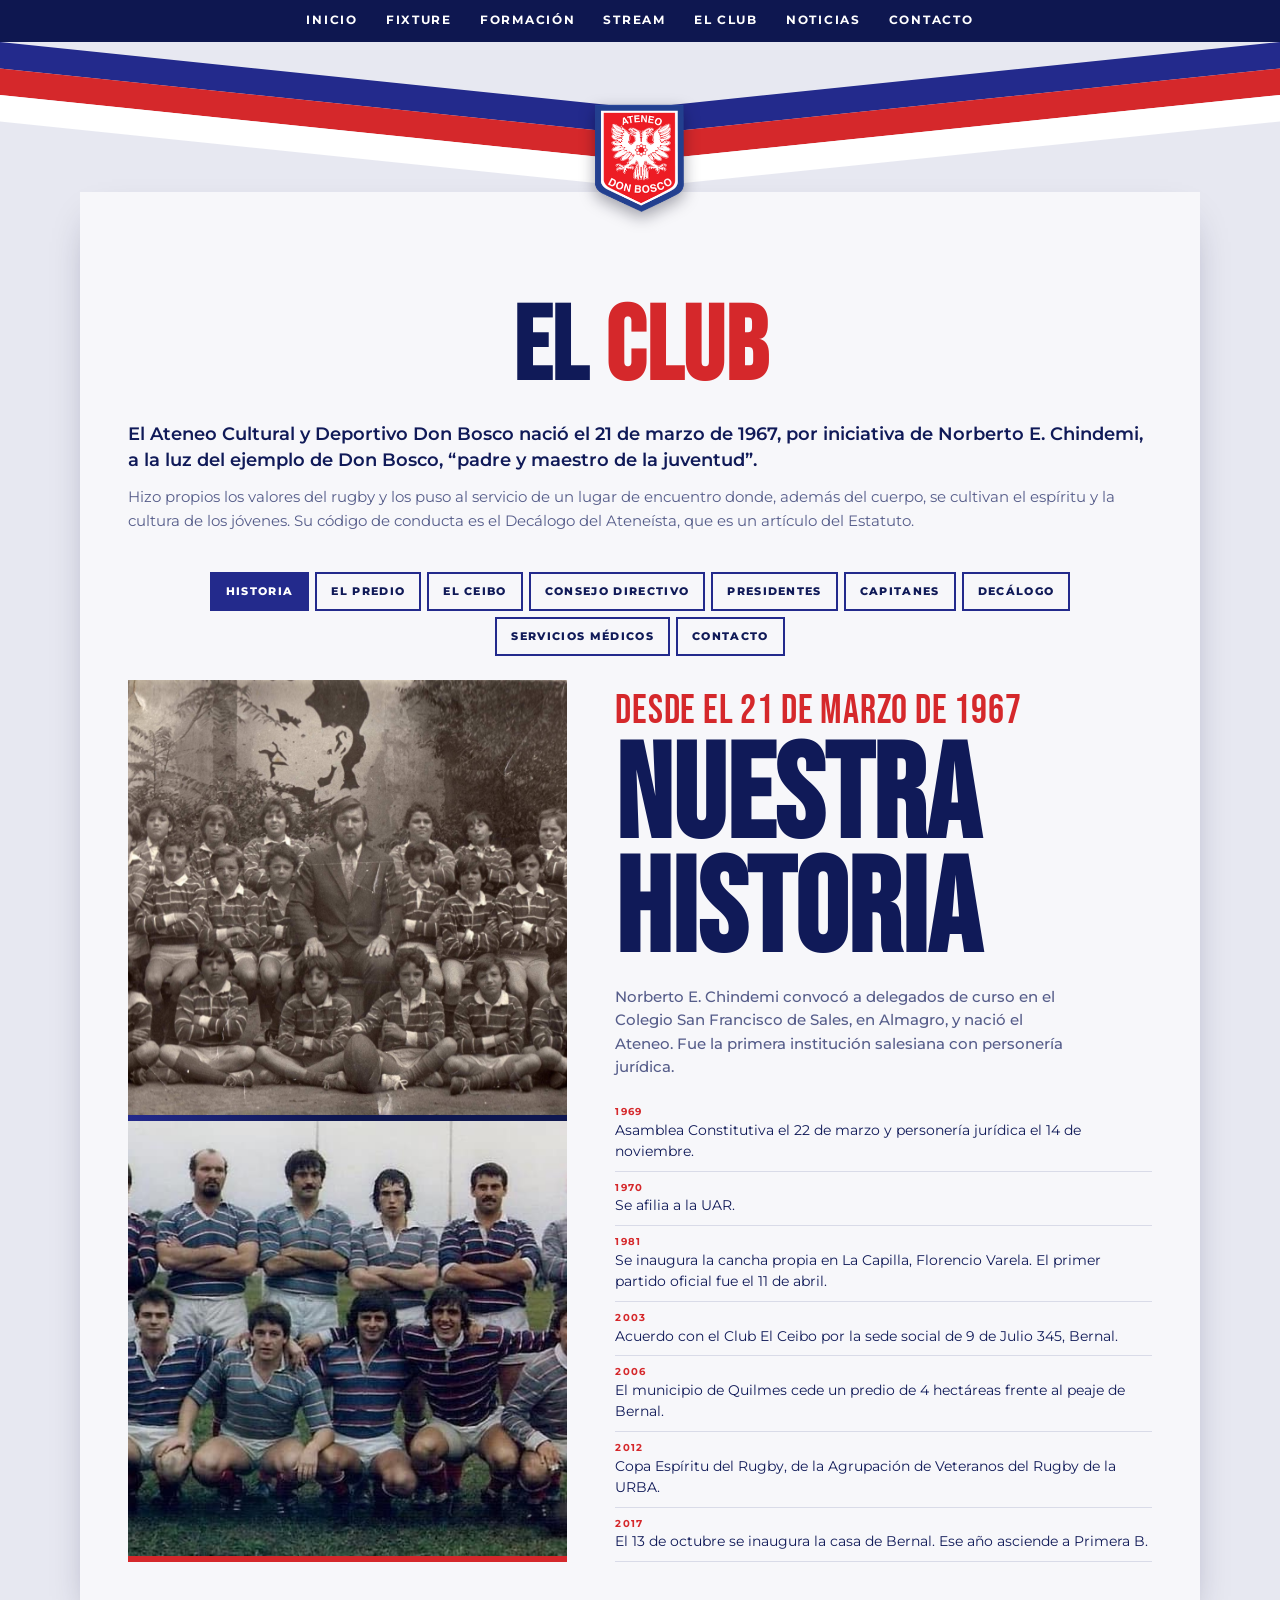
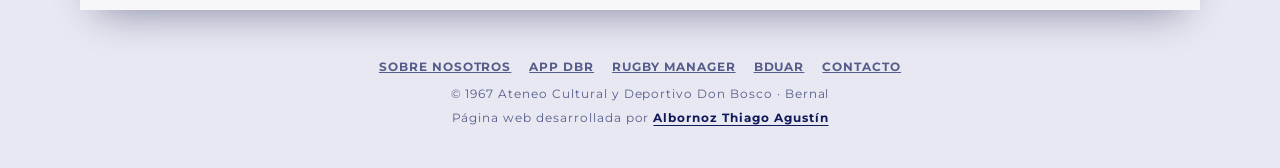
==== commit 3afdb069: "feat: agrego seccion de stream" ====
--- a/Web/club.html
+++ b/Web/club.html
@@ -1,6 +1,10 @@
 <!doctype html>
 <html lang="es">
 <head>
+
+<!-- ############################################################ -->
+<!-- CONFIGURACIÓN BÁSICA -->
+<!-- ############################################################ -->
 <meta charset="utf-8">
 <meta name="viewport" content="width=device-width, initial-scale=1, viewport-fit=cover">
 <meta name="theme-color" content="#0e1750" media="(prefers-color-scheme: light)">
@@ -9,9 +13,17 @@
 <meta name="mobile-web-app-capable" content="yes">
 <meta name="apple-mobile-web-app-title" content="Don Bosco Rugby">
 <meta name="apple-mobile-web-app-status-bar-style" content="black-translucent">
+
+<!-- ############################################################ -->
+<!-- TÍTULO Y DESCRIPCIÓN -->
+<!-- ############################################################ -->
 <title>El club · Don Bosco Rugby</title>
 <meta name="description" content="Historia, predio, El Ceibo, Consejo Directivo, presidentes, capitanes, Decálogo, servicios médicos y contacto del Ateneo Don Bosco, Bernal.">
 <link rel="canonical" href="https://albornozthiago.github.io/DonBoscoRugby-Web/club.html">
+
+<!-- ############################################################ -->
+<!-- REDES SOCIALES (OPEN GRAPH Y TWITTER) -->
+<!-- ############################################################ -->
 <meta property="og:type" content="website">
 <meta property="og:locale" content="es_AR">
 <meta property="og:site_name" content="Don Bosco Rugby">
@@ -26,22 +38,31 @@
 <meta name="twitter:title" content="El club · Don Bosco Rugby">
 <meta name="twitter:description" content="Historia, predio, El Ceibo, Consejo Directivo, presidentes, capitanes, Decálogo, servicios médicos y contacto del Ateneo Don Bosco, Bernal.">
 <meta name="twitter:image" content="https://albornozthiago.github.io/DonBoscoRugby-Web/assets/dbr/og-image.jpg">
+
+<!-- ############################################################ -->
+<!-- ICONOS, SCRIPTS Y ESTILOS -->
+<!-- ############################################################ -->
 <link rel="icon" href="assets/crest.png">
 <link rel="apple-touch-icon" href="assets/crest.png">
-<script src="js/boot.js"></script>
-<script src="js/analytics.js" async></script>
+<script src="js/boot.js?v=20261016b"></script>
+<script src="js/analytics.js?v=20261016b" async></script>
 <link rel="preconnect" href="https://fonts.googleapis.com">
 <link rel="preconnect" href="https://fonts.gstatic.com" crossorigin>
 <link rel="stylesheet" href="https://fonts.googleapis.com/css2?family=Bebas+Neue&family=Montserrat:wght@400;500;600;700;800&display=block">
-<link rel="stylesheet" href="css/styles.css">
+<link rel="stylesheet" href="css/styles.css?v=20261016b">
 </head>
 <body>
+
+<!-- ############################################################ -->
+<!-- MENÚ DE NAVEGACIÓN -->
+<!-- ############################################################ -->
 <nav class="menu" aria-label="Secciones">
   <button type="button" class="nv nv-prev" aria-label="Ver ítems anteriores del menú">&#8249;</button>
   <ul>
     <li><a href="index.html">Inicio</a></li>
     <li><a href="fixture.html">Fixture</a></li>
     <li><a href="fixture.html#plantel">Formación</a></li>
+    <li><a href="index.html#stream">Stream</a></li>
     <li><a href="club.html" aria-current="page">El club</a></li>
     <li><a href="index.html#noticias">Noticias</a></li>
     <li><a href="club.html#contacto">Contacto</a></li>
@@ -49,6 +70,9 @@
   <button type="button" class="nv nv-next" aria-label="Ver más ítems del menú">&#8250;</button>
 </nav>
 
+<!-- ############################################################ -->
+<!-- FRANJAS Y ESCUDO -->
+<!-- ############################################################ -->
 <div class="top">
   <svg class="stripes" viewBox="0 0 1200 170" preserveAspectRatio="none" aria-hidden="true">
     <g>
@@ -63,7 +87,14 @@
   <a href="index.html"><img class="crest" src="assets/crest.png" alt="Escudo del Ateneo Don Bosco" width="112" height="112"></a>
 </div>
 
+<!-- ############################################################ -->
+<!-- CONTENIDO PRINCIPAL -->
+<!-- ############################################################ -->
 <main class="sheet">
+
+  <!-- ############################################################ -->
+  <!-- EL CLUB -->
+  <!-- ############################################################ -->
   <section id="club">
     <div class="head">
       <h2 class="mega"><span class="b">El</span> <span class="r">club</span></h2>
@@ -74,8 +105,16 @@
         <p>Hizo propios los valores del rugby y los puso al servicio de un lugar de encuentro donde, además del cuerpo, se cultivan el espíritu y la cultura de los jóvenes. Su código de conducta es el Decálogo del Ateneísta, que es un artículo del Estatuto.</p>
       </div>
     </div>
+
+    <!-- ############################################################ -->
+    <!-- PESTAÑAS: EL CLUB -->
+    <!-- ############################################################ -->
     <div class="seg tabs" role="tablist" aria-label="El club"><button type="button" role="tab" data-p="historia" aria-pressed="false">Historia</button><button type="button" role="tab" data-p="predio" aria-pressed="false">El predio</button><button type="button" role="tab" data-p="ceibo" aria-pressed="false">El Ceibo</button><button type="button" role="tab" data-p="consejo" aria-pressed="false">Consejo Directivo</button><button type="button" role="tab" data-p="presidentes" aria-pressed="false">Presidentes</button><button type="button" role="tab" data-p="capitanes" aria-pressed="false">Capitanes</button><button type="button" role="tab" data-p="decalogo" aria-pressed="false">Decálogo</button><button type="button" role="tab" data-p="medicos" aria-pressed="false">Servicios médicos</button><button type="button" role="tab" data-p="contacto" aria-pressed="false">Contacto</button></div>
     <div class="panels">
+
+      <!-- ############################################################ -->
+      <!-- PANEL: HISTORIA -->
+      <!-- ############################################################ -->
       <div class="panel" id="historia" role="tabpanel">
     <div class="sport">
       <div>
@@ -98,6 +137,10 @@
       </div>
     </div>
       </div>
+
+      <!-- ############################################################ -->
+      <!-- PANEL: EL PREDIO -->
+      <!-- ############################################################ -->
       <div class="panel" id="predio" role="tabpanel">
     <div class="sport rev">
       <div>
@@ -116,6 +159,10 @@
       <div class="vis ph"><img src="assets/dbr/predio.jpg" alt="Palos de rugby y cancha del predio de Bernal al atardecer" width="960" height="719" loading="lazy"></div>
     </div>
       </div>
+
+      <!-- ############################################################ -->
+      <!-- PANEL: EL CEIBO (SEDE SOCIAL) -->
+      <!-- ############################################################ -->
       <div class="panel" id="ceibo" role="tabpanel">
     <div class="sport">
       <div>
@@ -133,6 +180,10 @@
       <div class="vis ph"><img src="assets/dbr/ceibo2.jpg" alt="Frente de la sede social, el Club Social El Ceibo, iluminado de azul y rojo de noche" width="1280" height="1707" loading="lazy"></div>
     </div>
       </div>
+
+      <!-- ############################################################ -->
+      <!-- PANEL: CONSEJO DIRECTIVO -->
+      <!-- ############################################################ -->
       <div class="panel" id="consejo" role="tabpanel">
     <div class="sport">
       <div>
@@ -156,6 +207,10 @@
       <div class="vis ph"><img src="assets/dbr/consejo-v2-web.jpg" alt="Consejo Directivo del Ateneo Don Bosco, gestión 2025–2027" width="1024" height="1536" loading="lazy"></div>
     </div>
       </div>
+
+      <!-- ############################################################ -->
+      <!-- PANEL: PRESIDENTES -->
+      <!-- ############################################################ -->
       <div class="panel" id="presidentes" role="tabpanel">
     <div class="sport rev">
       <div>
@@ -184,6 +239,10 @@
       </div>
     </div>
       </div>
+
+      <!-- ############################################################ -->
+      <!-- PANEL: CAPITANES -->
+      <!-- ############################################################ -->
       <div class="panel" id="capitanes" role="tabpanel">
     <div class="sport">
       <div>
@@ -217,6 +276,10 @@
       </div>
     </div>
       </div>
+
+      <!-- ############################################################ -->
+      <!-- PANEL: DECÁLOGO -->
+      <!-- ############################################################ -->
       <div class="panel" id="decalogo" role="tabpanel">
     <div class="sport rev">
       <div>
@@ -239,6 +302,10 @@
       <div class="vis ph logo"><img src="assets/dbr/escudo-ateneo.png" alt="Escudo del Ateneo Cultural y Deportivo Don Bosco" width="600" height="657" loading="lazy"></div>
     </div>
       </div>
+
+      <!-- ############################################################ -->
+      <!-- PANEL: SERVICIOS MÉDICOS -->
+      <!-- ############################################################ -->
       <div class="panel" id="medicos" role="tabpanel">
     <div class="sport">
       <div>
@@ -253,6 +320,10 @@
       </div>
     </div>
       </div>
+
+      <!-- ############################################################ -->
+      <!-- PANEL: CONTACTO -->
+      <!-- ############################################################ -->
       <div class="panel" id="contacto" role="tabpanel">
     <div class="sport">
       <div>
@@ -272,6 +343,9 @@
   </section>
 </main>
 
+<!-- ############################################################ -->
+<!-- PIE DE PÁGINA -->
+<!-- ############################################################ -->
 <footer class="wrap">
   <div class="links">
     <a href="club.html">Sobre nosotros</a>
@@ -283,6 +357,10 @@
   <p>© 1967 Ateneo Cultural y Deportivo Don Bosco · Bernal</p>
   <p class="credit">Página web desarrollada por <a href="https://www.linkedin.com/in/thiago-albornoz/" target="_blank" rel="noopener">Albornoz Thiago Agustín</a></p>
 </footer>
-<script src="js/app.js"></script>
+
+<!-- ############################################################ -->
+<!-- SCRIPT PRINCIPAL -->
+<!-- ############################################################ -->
+<script src="js/app.js?v=20261016b"></script>
 </body>
 </html>
--- a/Web/css/styles.css
+++ b/Web/css/styles.css
@@ -1,8 +1,16 @@
 /* Don Bosco Rugby — estilos */
+
+/* ############################################################ */
+/* BASE */
+/* ############################################################ */
 html { color-scheme: light; }
 body { margin: 0; }
 img { max-width: 100%; }
 [hidden] { display: none !important; }
+
+/* ############################################################ */
+/* VARIABLES Y TEMAS (CLARO, OSCURO AUTOMÁTICO Y OSCURO MANUAL) */
+/* ############################################################ */
 /* Layout: una hoja blanca sobre franjas azul/blanco/rojo en V, como los flyers del club; bloques azules con pestaña roja inclinada para fechas y números */
 :root {
   --ground: #e7e8f1;
@@ -52,6 +60,9 @@
 h1, h2, h3 { text-wrap: balance; }
 .wrap { max-width: 1120px; margin-inline: auto; }
 
+/* ############################################################ */
+/* FRANJAS SUPERIORES Y ESCUDO */
+/* ############################################################ */
 /* franjas superiores */
 .top { position: relative; margin-inline: -16px; }
 .stripes { display: block; width: 100%; height: clamp(84px, 13vw, 150px); }
@@ -60,16 +71,26 @@
 .stripes .s3 { fill: var(--flag-white); }
 .crest { position: absolute; left: 50%; bottom: -22px; transform: translateX(-50%); width: clamp(84px, 11vw, 112px); height: auto; z-index: 3; filter: drop-shadow(0 6px 8px rgba(0,0,20,.35)); }
 
+/* ############################################################ */
+/* HOJA PRINCIPAL */
+/* ############################################################ */
 .sheet {
   background: var(--paper); max-width: 1120px; margin-inline: auto;
   padding: 40px clamp(16px, 4vw, 48px) 48px;
   box-shadow: 0 18px 40px -18px rgba(5,10,60,.45); position: relative; z-index: 2;
 }
 
+/* ############################################################ */
+/* MENÚ DE NAVEGACIÓN */
+/* ############################################################ */
 nav.menu { position: sticky; top: env(safe-area-inset-top, 0px); z-index: 10; background: var(--navy-deep); margin-inline: -16px; overflow-x: auto; }
 nav.menu ul { list-style: none; margin: 0 auto; padding: 0 16px; max-width: 1120px; display: flex; gap: 2px; justify-content: center; white-space: nowrap; }
 nav.menu a { display: block; padding: 12px 13px; text-decoration: none; color: #fff; font-weight: 700; font-size: 11.5px; letter-spacing: .15em; text-transform: uppercase; }
 nav.menu a:hover { background: var(--red); }
+
+/* ############################################################ */
+/* FLECHAS DEL MENÚ (CELULAR) */
+/* ############################################################ */
 /* flechas del menú: solo en celulares y tablets chicas */
 nav.menu .nv { display: none; }
 @media (max-width: 900px) {
@@ -86,12 +107,18 @@
   nav.menu .nv.nv-prev { left: 0; box-shadow: 12px 0 12px -2px var(--navy-deep); }
 }
 
+/* ############################################################ */
+/* TIPOGRAFÍA Y ENCABEZADOS */
+/* ############################################################ */
 .mega { font-family: var(--font-display); line-height: .86; letter-spacing: .005em; text-transform: uppercase; }
 .mega .b { color: var(--accent-text); }
 .mega .r { color: var(--red); }
 .spaced { letter-spacing: .5em; font-weight: 600; text-transform: uppercase; font-size: 13px; text-align: center; }
 .eyebrow { font-size: 11px; font-weight: 700; letter-spacing: .22em; text-transform: uppercase; }
 
+/* ############################################################ */
+/* SEPARADOR DE SECCIONES (BANDERA) */
+/* ############################################################ */
 /* bandera a lo ancho de la hoja: separa las secciones */
 .bandera { margin: 72px calc(-1 * clamp(16px, 4vw, 48px)) 0; height: 44px; clip-path: polygon(24px 0, 100% 0, calc(100% - 24px) 100%, 0 100%);
   background: linear-gradient(to bottom, var(--navy) 0 14px, var(--red) 14px 28px, var(--flag-white) 28px 42px, var(--line) 42px 44px, transparent 44px); }
@@ -101,6 +128,9 @@
 .head h2 { font-size: clamp(54px, 9vw, 104px); }
 .head .sub { color: var(--muted); max-width: 60ch; margin-inline: auto; }
 
+/* ############################################################ */
+/* PESTAÑAS DE FECHA Y CHIPS */
+/* ############################################################ */
 /* pestaña de fecha inclinada */
 .tab { display: inline-block; background: var(--red); color: #fff; padding: 6px 14px 4px; transform: skewX(-10deg); text-align: center; min-width: 72px; }
 .tab > span { display: block; transform: skewX(10deg); }
@@ -110,6 +140,9 @@
 .chip { display: inline-block; background: var(--navy); color: #fff; font-size: 11px; font-weight: 700; letter-spacing: .12em; text-transform: uppercase; padding: 6px 10px; }
 .chip.red { background: var(--red); }
 
+/* ############################################################ */
+/* PORTADA Y PRÓXIMO PARTIDO */
+/* ############################################################ */
 /* portada */
 .hero { display: grid; grid-template-columns: minmax(0, 1.25fr) minmax(0, 1fr); gap: clamp(20px, 4vw, 48px); align-items: center; }
 .hero h1 { font-size: clamp(64px, 11vw, 128px); }
@@ -123,6 +156,9 @@
 .next .days { margin-top: 16px; font-family: var(--font-display); font-size: 30px; letter-spacing: .04em; border-top: 1px solid rgba(255,255,255,.25); padding-top: 10px; }
 .next .last { margin-top: 10px; font-size: 12px; opacity: .9; }
 
+/* ############################################################ */
+/* BANNER DE PORTADA */
+/* ############################################################ */
 /* banner de portada: si existe assets/dbr/bandera-web.jpg se ve la foto; si no, el escudo sobre las franjas */
 .banner { align-self: stretch; min-height: 300px; border-bottom: 6px solid var(--red); background:
   url("../assets/dbr/bandera-web.jpg") 55% 40% / cover no-repeat,
@@ -130,6 +166,9 @@
   linear-gradient(135deg, transparent 0 38%, rgba(255,255,255,.9) 38% 44%, transparent 44%),
   linear-gradient(135deg, var(--navy-deep) 0 38%, var(--navy) 38%); }
 
+/* ############################################################ */
+/* ESCUDO DEL RIVAL */
+/* ############################################################ */
 /* escudo del rival: assets/clubs/{nombre}.png; sin archivo, se muestran las iniciales */
 .rc { position: relative; flex: none; width: 40px; height: 40px; display: grid; place-items: center; }
 .rc img { display: block; width: 100%; height: 100%; object-fit: contain; background: #f7f7fa; padding: 3px; border-radius: 6px; }
@@ -140,6 +179,9 @@
 .next .rc { width: 48px; height: 48px; }
 .next .rc .i { font-size: 24px; }
 
+/* ############################################################ */
+/* FIXTURE Y RESULTADOS */
+/* ############################################################ */
 /* fixture y resultados */
 .tiles { display: grid; grid-template-columns: repeat(auto-fit, minmax(118px, 1fr)); gap: 8px; margin-bottom: 18px; }
 .tile { background: var(--navy); color: #fff; padding: 12px 14px; }
@@ -181,6 +223,9 @@
 .src { margin-top: 16px; font-size: 12px; color: var(--muted); display: flex; flex-wrap: wrap; gap: 6px 16px; align-items: center; justify-content: space-between; }
 .src a { font-weight: 800; letter-spacing: .1em; text-transform: uppercase; text-decoration: none; border-bottom: 2px solid var(--red); }
 
+/* ############################################################ */
+/* FORMACIÓN XV */
+/* ############################################################ */
 /* formación */
 .panel-title { display: flex; flex-direction: column; gap: 6px; margin-bottom: 18px; text-align: center; align-items: center; }
 .panel-title h3 { font-family: var(--font-display); font-size: clamp(54px, 8vw, 92px); line-height: .88; text-transform: uppercase; font-weight: 400; }
@@ -197,6 +242,9 @@
 .xv .who small { display: block; font-size: 10px; letter-spacing: .14em; text-transform: uppercase; opacity: .78; margin-top: 3px; }
 .xv img { display: block; width: 120px; height: 100%; min-height: 74px; object-fit: cover; object-position: center top; }
 
+/* ############################################################ */
+/* CATEGORÍAS */
+/* ############################################################ */
 /* disciplinas */
 .sport { display: grid; grid-template-columns: minmax(0, 1.2fr) minmax(0, 0.8fr); gap: clamp(20px, 4vw, 48px); align-items: end; }
 .sport .kicker { font-family: var(--font-display); font-size: clamp(26px, 4vw, 40px); color: var(--red); text-transform: uppercase; letter-spacing: .02em; }
@@ -206,28 +254,51 @@
 .photo { background: #f7f7fa; display: flex; justify-content: center; align-self: stretch; align-items: flex-end; border-bottom: 6px solid var(--red); }
 .photo img { display: block; max-height: 460px; width: auto; max-width: 100%; }
 
+/* ############################################################ */
+/* SECCIONES DE CATEGORÍA */
+/* ############################################################ */
 /* secciones de disciplina (hockey, rugby femenino, infantil, juvenil, veteranos) */
 .sport .vis { align-self: stretch; min-height: 220px; border-bottom: 6px solid var(--red); background:
   url("../assets/crest.png") center / auto 46% no-repeat,
   linear-gradient(135deg, transparent 0 38%, rgba(255,255,255,.9) 38% 44%, transparent 44%),
   linear-gradient(135deg, var(--navy-deep) 0 38%, var(--navy) 38%); }
+
+/* ############################################################ */
+/* MAPA DE CONTACTO */
+/* ############################################################ */
 /* mapa de contacto: ocupa el lugar del bloque con escudo */
 .sport .vis.map { position: relative; background: var(--navy-deep); min-height: 280px; overflow: hidden; }
 .sport .vis.map iframe { position: absolute; inset: 0; width: 100%; height: 100%; border: 0; }
+
+/* ############################################################ */
+/* FOTOS EN LAS SECCIONES */
+/* ############################################################ */
 /* con foto: foto a la izquierda y texto a la derecha; la foto tiene proporción fija, no depende del largo del texto */
 .sport:has(.vis.ph) { grid-template-columns: minmax(0, .9fr) minmax(0, 1.1fr); align-items: start; }
 .sport .vis.ph { order: -1; align-self: start; background: none; min-height: 0; overflow: hidden; aspect-ratio: 4 / 5; }
 .sport .vis.ph img { display: block; width: 100%; height: 100%; object-fit: cover; object-position: center 40%; }
+
+/* ############################################################ */
+/* PAR DE FOTOS */
+/* ############################################################ */
 /* par de fotos: una abajo de la otra, ocupan todo el alto de la sección (cada foto es absoluta dentro de su caja para que Safari no las rompa) */
 .sport .vis.ph.duo { display: flex; flex-direction: column; gap: 6px; aspect-ratio: auto; align-self: stretch; min-height: 380px; }
 .sport .vis.ph.duo .shot { position: relative; flex: 1 1 0; min-height: 0; overflow: hidden; }
 .sport .vis.ph.duo .shot img { position: absolute; inset: 0; width: 100%; height: 100%; object-fit: cover; }
 .sport .vis.ph.duo .shot:first-child img { object-position: center 30%; }
+
+/* ############################################################ */
+/* ESCUDO CON FONDO TRANSPARENTE */
+/* ############################################################ */
 /* escudo con fondo transparente: se muestra entero, sin recorte ni línea roja */
 .sport .vis.ph.logo { border-bottom: 0; overflow: visible; }
 .sport .vis.ph.logo img { object-fit: contain; }
 #predio .vis.ph img { object-position: 80% center; }
 #juvenil .vis.ph img { object-position: 38% 40%; }
+
+/* ############################################################ */
+/* FOTO DE GRUPO */
+/* ############################################################ */
 /* foto de grupo: todo el ancho, recortada arriba y abajo para dejar la franja con la gente */
 #consejo .vis.ph { aspect-ratio: 1 / 1; }
 #consejo .vis.ph img { object-position: center 72%; }
@@ -249,11 +320,17 @@
 .sport .btns .btn { margin-top: 0; }
 .sport.rev > :first-child { order: 2; }
 
+/* ############################################################ */
+/* PESTAÑAS */
+/* ############################################################ */
 /* pestañas: una disciplina o página a la vez */
 .tabs { margin-bottom: 24px; justify-content: center; }
 .panels > .panel[hidden] { display: none; }
 .panel { scroll-margin-top: 56px; }
 
+/* ############################################################ */
+/* LISTAS */
+/* ############################################################ */
 /* listas dentro de las secciones */
 .sport .rows { list-style: none; margin: 18px 0 0; padding: 0; display: grid; grid-template-columns: repeat(2, minmax(0, 1fr)); gap: 0 24px; }
 .sport .rows.one { grid-template-columns: minmax(0, 1fr); }
@@ -262,6 +339,9 @@
 .sport .reasons { margin-top: 18px; gap: 10px; }
 .sport .reasons li::before { font-size: 30px; padding: 5px 10px 1px; }
 
+/* ############################################################ */
+/* NOTICIAS */
+/* ############################################################ */
 /* portal de noticias */
 .ntools { display: flex; flex-wrap: wrap; gap: 12px 20px; align-items: center; justify-content: space-between; margin-bottom: 18px; }
 .search { flex: 1 1 220px; max-width: 340px; min-width: 0; }
@@ -286,6 +366,10 @@
 .art.ph { min-height: 0; background: var(--navy-deep); display: block; aspect-ratio: 16 / 9; overflow: hidden; margin: -18px -18px 0; }
 .card.f .art.ph { margin: 0; aspect-ratio: auto; min-height: 220px; }
 .art.ph img { width: 100%; height: 100%; object-fit: cover; display: block; }
+
+/* ############################################################ */
+/* PÁGINA DE NOTA (noticias/*.html) */
+/* ############################################################ */
 .post { padding-top: 56px; }
 .post .back { display: inline-block; margin-bottom: 20px; font-weight: 800; font-size: 12px; letter-spacing: .14em; text-transform: uppercase; text-decoration: none; border-bottom: 2px solid var(--red); }
 .post article { max-width: 760px; margin-inline: auto; }
@@ -305,12 +389,19 @@
 .post .logos img { width: 100%; max-width: 120px; height: 96px; object-fit: contain; }
 .post .btns { max-width: 760px; margin: 40px auto 0; }
 .nmore { text-align: center; margin-top: 18px; }
+
+/* ############################################################ */
+/* BOTONES */
+/* ############################################################ */
 .btn { display: inline-block; background: var(--red); color: #fff; font-weight: 800; font-size: 13px; letter-spacing: .14em; text-transform: uppercase; text-decoration: none; padding: 14px 22px; border: 0; cursor: pointer; }
 .btn:hover { background: var(--navy-deep); }
 .btn.ghost { background: transparent; color: var(--ink); border: 2px solid var(--navy); }
 .btn.ghost:hover { background: var(--navy); color: #fff; }
 .btn.white:hover { background: #fff; color: var(--red); }
 
+/* ############################################################ */
+/* EL CLUB */
+/* ############################################################ */
 /* el club */
 .club { margin-bottom: 40px; display: grid; grid-template-columns: minmax(0, 1fr); gap: clamp(20px, 4vw, 48px); align-items: start; }
 .club .story p + p { margin-top: 12px; }
@@ -329,10 +420,24 @@
 .predio h3 { font-family: var(--font-display); font-weight: 400; font-size: 44px; line-height: .95; text-transform: uppercase; }
 .predio p { font-size: 14px; opacity: .93; }
 
+/* ############################################################ */
+/* SPONSORS */
+/* ############################################################ */
 /* sponsors */
 .sponsors { background: #f7f7fa; padding: 16px; border: 1px solid var(--line); }
 .sponsors img { display: block; width: 100%; height: auto; }
 
+/* ############################################################ */
+/* STREAM */
+/* ############################################################ */
+.stream { width: 100%; max-width: 860px; margin-inline: auto; }
+.stream .player { position: relative; aspect-ratio: 16 / 9; background: var(--navy-deep); border-top: 6px solid var(--red); }
+.stream .player iframe { position: absolute; inset: 0; width: 100%; height: 100%; border: 0; }
+.stream .btns { margin-top: 18px; display: flex; flex-wrap: wrap; gap: 8px; justify-content: center; }
+
+/* ############################################################ */
+/* SÚMATE */
+/* ############################################################ */
 /* sumate */
 .join { display: grid; grid-template-columns: minmax(0, 1.1fr) minmax(0, .9fr); gap: clamp(20px, 4vw, 48px); }
 .reasons { list-style: none; margin: 0; padding: 0; display: grid; gap: 14px; counter-reset: r; }
@@ -355,6 +460,9 @@
 footer .credit a { color: var(--accent-text); font-weight: 700; text-decoration: underline; text-underline-offset: 3px; }
 footer .links { margin-bottom: 8px; display: flex; flex-wrap: wrap; gap: 6px 18px; justify-content: center; font-weight: 700; text-transform: uppercase; }
 
+/* ############################################################ */
+/* ADAPTACIÓN A TABLET (HASTA 900 PX) */
+/* ############################################################ */
 @media (max-width: 900px) {
   .hero, .sport, .join, .club, .card.f { grid-template-columns: minmax(0, 1fr); }
   .fixture, .xvgrid, .facts { grid-template-columns: minmax(0, 1fr); }
@@ -372,6 +480,10 @@
   .sport.rev > :first-child { order: 0; }
   .photo img { max-height: 340px; }
 }
+
+/* ############################################################ */
+/* ADAPTACIÓN A CELULAR (HASTA 560 PX) */
+/* ############################################################ */
 @media (max-width: 560px) {
   .sport .rows { grid-template-columns: minmax(0, 1fr); }
   .news { grid-template-columns: minmax(0, 1fr); }
@@ -384,8 +496,15 @@
   .xv img { width: 92px; }
   .spaced { letter-spacing: .3em; }
 }
+
+/* ############################################################ */
+/* SCROLL SUAVE */
+/* ############################################################ */
 @media (prefers-reduced-motion: no-preference) { html { scroll-behavior: smooth; } }
 
+/* ############################################################ */
+/* CARRUSEL DE SPONSORS */
+/* ############################################################ */
 /* carrusel de sponsors: dos filas en sentidos opuestos, fichas parejas sobre fondo blanco (los logos son PNG sin fondo) y bordes que se desvanecen */
 .carousel { display: grid; gap: 10px; padding: 14px 0; background: var(--logo-bg); border: 1px solid var(--logo-line); border-top: 4px solid var(--red); border-bottom: 4px solid var(--navy); }
 .car-view { overflow-x: auto; overscroll-behavior-x: contain; scrollbar-width: none;
@@ -397,13 +516,24 @@
 .car-foot { margin-top: 12px; display: flex; justify-content: flex-end; }
 #sponsors { margin-top: 40px; }
 .src-link { font-size: 12px; font-weight: 800; letter-spacing: .1em; text-transform: uppercase; text-decoration: none; border-bottom: 2px solid var(--red); }
+
+/* ############################################################ */
+/* CARRUSEL: AJUSTE EN CELULAR */
+/* ############################################################ */
 @media (max-width: 560px) {
   .car-item { width: 150px; height: 68px; padding: 0 14px; }
   .car-item img { max-height: 44px; max-width: 118px; }
 }
 
+/* ############################################################ */
+/* ANIMACIONES */
+/* ############################################################ */
 /* animaciones: todo dentro de no-preference, así quien pidió menos movimiento ve el sitio quieto. Solo se animan transform y opacity */
 @media (prefers-reduced-motion: no-preference) {
+
+  /* ############################################################ */
+  /* ANIMACIÓN: PORTADA */
+  /* ############################################################ */
   /* portada: las franjas entran desde los costados y se juntan en el escudo, que aparece al final */
   @keyframes stripe-l { from { transform: translateX(-640px); } }
   @keyframes stripe-r { from { transform: translateX(640px); } }
@@ -414,14 +544,24 @@
   .stripes polygon:nth-child(3), .stripes polygon:nth-child(6) { animation-delay: .16s; }
   .crest { animation: crest-in .6s .5s cubic-bezier(.2,1.2,.3,1) backwards; }
 
+  /* ############################################################ */
+  /* ANIMACIÓN: APARICIÓN AL SCROLL */
+  /* ############################################################ */
   /* aparición al scroll: el JS marca los elementos con .rv y les suma .rv-in al entrar en pantalla; sin JS no se oculta nada */
   @keyframes rise { from { opacity: 0; transform: translateY(16px); } }
   @keyframes tab-in { from { opacity: 0; transform: translateX(-22px) skewX(-10deg); } }
   .js:not(.js-late) :is(.head, .panel-title, .card, .fx, .xv li, .sport, .join, .next):not(.rv-in) { opacity: 0; }
   .rv.rv-in { opacity: 1; animation: rise .6s cubic-bezier(.2,.7,.2,1) backwards; animation-delay: var(--d, 0s); }
+
+  /* ############################################################ */
+  /* ANIMACIÓN: PESTAÑAS ROJAS */
+  /* ############################################################ */
   /* las pestañas rojas se encajan de costado */
   .rv-in .tab { animation: tab-in .45s cubic-bezier(.2,.9,.3,1.2) backwards; animation-delay: calc(var(--d, 0s) + .15s); }
 
+  /* ############################################################ */
+  /* ANIMACIÓN: BOTONES */
+  /* ############################################################ */
   /* botones: se rellenan de izquierda a derecha */
   .btn { --fill: var(--navy-deep); background: var(--red) linear-gradient(var(--fill), var(--fill)) no-repeat left center / 0 100%; transition: background-size .3s ease, color .3s ease, border-color .3s ease; }
   .btn:hover, .btn:active { background: var(--red) linear-gradient(var(--fill), var(--fill)) no-repeat left center / 100% 100%; }
@@ -429,6 +569,9 @@
   .btn.ghost:hover, .btn.ghost:active { background: transparent linear-gradient(var(--fill), var(--fill)) no-repeat left center / 100% 100%; color: #fff; border-color: var(--red); }
   .btn.white:hover, .btn.white:active { background: #fff; }
 
+  /* ############################################################ */
+  /* ANIMACIÓN: TARJETAS DE NOTICIAS */
+  /* ############################################################ */
   /* tarjetas de noticias: suben un poco y la foto hace zoom (con mouse al pasar, en el celular al tocar) */
   .card { transition: transform .25s ease, box-shadow .25s ease; }
   .art.ph img { transition: transform .5s ease; }
@@ -439,6 +582,9 @@
   }
 }
 
+/* ############################################################ */
+/* TÁCTIL (ANDROID E iOS) */
+/* ############################################################ */
 /* táctil (Android e iOS): zonas de toque de 44 px y campos de 16 px para que iOS no haga zoom */
 @media (pointer: coarse) {
   .btn, .seg button, .social a { min-height: 44px; }
@@ -451,6 +597,9 @@
 }
 @media (max-width: 560px) { .search input { font-size: 16px; } }
 
+/* ############################################################ */
+/* FOTOS: CARGA CON FUNDIDO */
+/* ############################################################ */
 /* fotos: fondo con brillo mientras cargan y fundido al terminar (el JS suma .ld; sin JS se ven normales) */
 @media (prefers-reduced-motion: no-preference) {
   @keyframes shimmer { to { background-position: -200% 0; } }
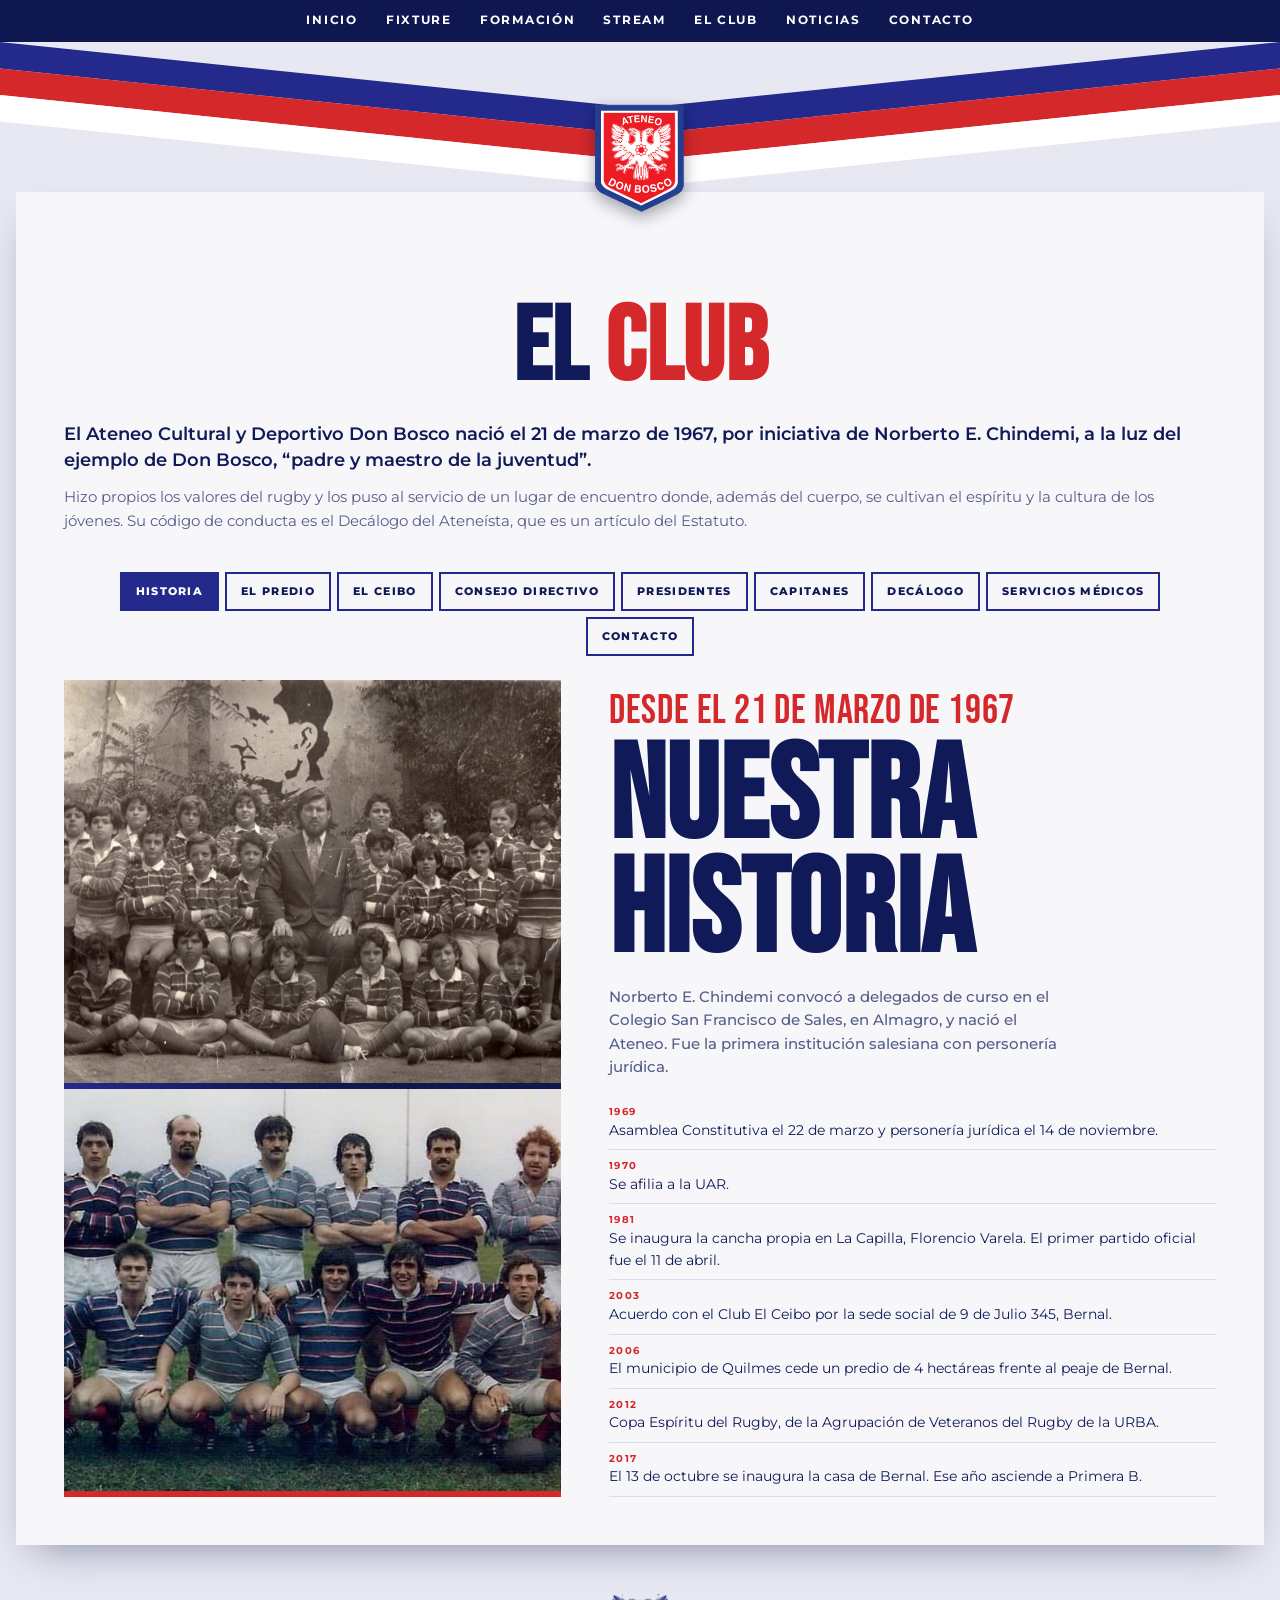
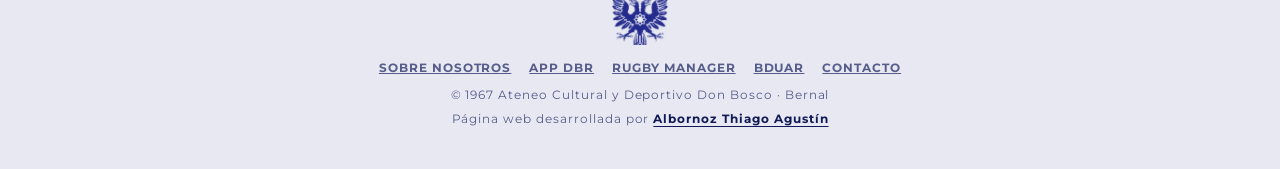
==== commit 0f1d7a39: "feat: playoff de ascenso como próximo partido, ancho de hoja 1280 px y águila del escudo en el pie" ====
--- a/Web/club.html
+++ b/Web/club.html
@@ -44,12 +44,12 @@
 <!-- ############################################################ -->
 <link rel="icon" href="assets/crest.png">
 <link rel="apple-touch-icon" href="assets/crest.png">
-<script src="js/boot.js?v=20261016b"></script>
-<script src="js/analytics.js?v=20261016b" async></script>
+<script src="js/boot.js?v=20261028j"></script>
+<script src="js/analytics.js?v=20261028j" async></script>
 <link rel="preconnect" href="https://fonts.googleapis.com">
 <link rel="preconnect" href="https://fonts.gstatic.com" crossorigin>
 <link rel="stylesheet" href="https://fonts.googleapis.com/css2?family=Bebas+Neue&family=Montserrat:wght@400;500;600;700;800&display=block">
-<link rel="stylesheet" href="css/styles.css?v=20261016b">
+<link rel="stylesheet" href="css/styles.css?v=20261028j">
 </head>
 <body>
 
@@ -361,6 +361,6 @@
 <!-- ############################################################ -->
 <!-- SCRIPT PRINCIPAL -->
 <!-- ############################################################ -->
-<script src="js/app.js?v=20261016b"></script>
+<script src="js/app.js?v=20261028j"></script>
 </body>
 </html>
--- a/Web/css/styles.css
+++ b/Web/css/styles.css
@@ -58,7 +58,7 @@
 :focus-visible { outline: 3px solid var(--red); outline-offset: 2px; }
 h1, h2, h3, p { margin: 0; }
 h1, h2, h3 { text-wrap: balance; }
-.wrap { max-width: 1120px; margin-inline: auto; }
+.wrap { max-width: 1280px; margin-inline: auto; }
 
 /* ############################################################ */
 /* FRANJAS SUPERIORES Y ESCUDO */
@@ -75,7 +75,7 @@
 /* HOJA PRINCIPAL */
 /* ############################################################ */
 .sheet {
-  background: var(--paper); max-width: 1120px; margin-inline: auto;
+  background: var(--paper); max-width: 1280px; margin-inline: auto;
   padding: 40px clamp(16px, 4vw, 48px) 48px;
   box-shadow: 0 18px 40px -18px rgba(5,10,60,.45); position: relative; z-index: 2;
 }
@@ -84,7 +84,7 @@
 /* MENÚ DE NAVEGACIÓN */
 /* ############################################################ */
 nav.menu { position: sticky; top: env(safe-area-inset-top, 0px); z-index: 10; background: var(--navy-deep); margin-inline: -16px; overflow-x: auto; }
-nav.menu ul { list-style: none; margin: 0 auto; padding: 0 16px; max-width: 1120px; display: flex; gap: 2px; justify-content: center; white-space: nowrap; }
+nav.menu ul { list-style: none; margin: 0 auto; padding: 0 16px; max-width: 1280px; display: flex; gap: 2px; justify-content: center; white-space: nowrap; }
 nav.menu a { display: block; padding: 12px 13px; text-decoration: none; color: #fff; font-weight: 700; font-size: 11.5px; letter-spacing: .15em; text-transform: uppercase; }
 nav.menu a:hover { background: var(--red); }
 
@@ -122,6 +122,7 @@
 /* bandera a lo ancho de la hoja: separa las secciones */
 .bandera { margin: 72px calc(-1 * clamp(16px, 4vw, 48px)) 0; height: 44px; clip-path: polygon(24px 0, 100% 0, calc(100% - 24px) 100%, 0 100%);
   background: linear-gradient(to bottom, var(--navy) 0 14px, var(--red) 14px 28px, var(--flag-white) 28px 42px, var(--line) 42px 44px, transparent 44px); }
+footer::before { content: ""; display: block; -webkit-mask: url("../assets/aguila.png") center / contain no-repeat; mask: url("../assets/aguila.png") center / contain no-repeat; }
 .bandera + section { margin-top: 48px; }
 section { margin-top: 72px; scroll-margin-top: 56px; }
 .head { text-align: center; margin-bottom: 28px; display: grid; gap: 10px; }
@@ -431,9 +432,12 @@
 /* STREAM */
 /* ############################################################ */
 .stream { width: 100%; max-width: 860px; margin-inline: auto; }
+.stream .st-title { display: flex; align-items: center; gap: 10px; margin-bottom: 10px; font-weight: 800; font-size: 13px; letter-spacing: .08em; text-transform: uppercase; color: var(--ink); }
+.stream .st-live { flex: none; background: var(--red); color: #fff; padding: 4px 10px; font-size: 12px; letter-spacing: .14em; transform: skewX(-8deg); }
+.stream .st-live::before { content: ""; display: inline-block; width: 7px; height: 7px; margin-right: 6px; border-radius: 50%; background: #fff; }
 .stream .player { position: relative; aspect-ratio: 16 / 9; background: var(--navy-deep); border-top: 6px solid var(--red); }
 .stream .player iframe { position: absolute; inset: 0; width: 100%; height: 100%; border: 0; }
-.stream .btns { margin-top: 18px; display: flex; flex-wrap: wrap; gap: 8px; justify-content: center; }
+.stream .btns { margin-top: 18px; display: flex; flex-wrap: wrap; gap: 10px; justify-content: center; }
 
 /* ############################################################ */
 /* SÚMATE */
@@ -456,6 +460,7 @@
 .social a:hover { background: #fff; color: var(--navy); }
 
 footer { margin-top: 48px; text-align: center; font-size: 12px; color: var(--muted); letter-spacing: .08em; }
+footer::before { width: 56px; height: 52px; margin: 0 auto 14px; background: var(--navy); }
 footer .credit { margin-top: 6px; }
 footer .credit a { color: var(--accent-text); font-weight: 700; text-decoration: underline; text-underline-offset: 3px; }
 footer .links { margin-bottom: 8px; display: flex; flex-wrap: wrap; gap: 6px 18px; justify-content: center; font-weight: 700; text-transform: uppercase; }
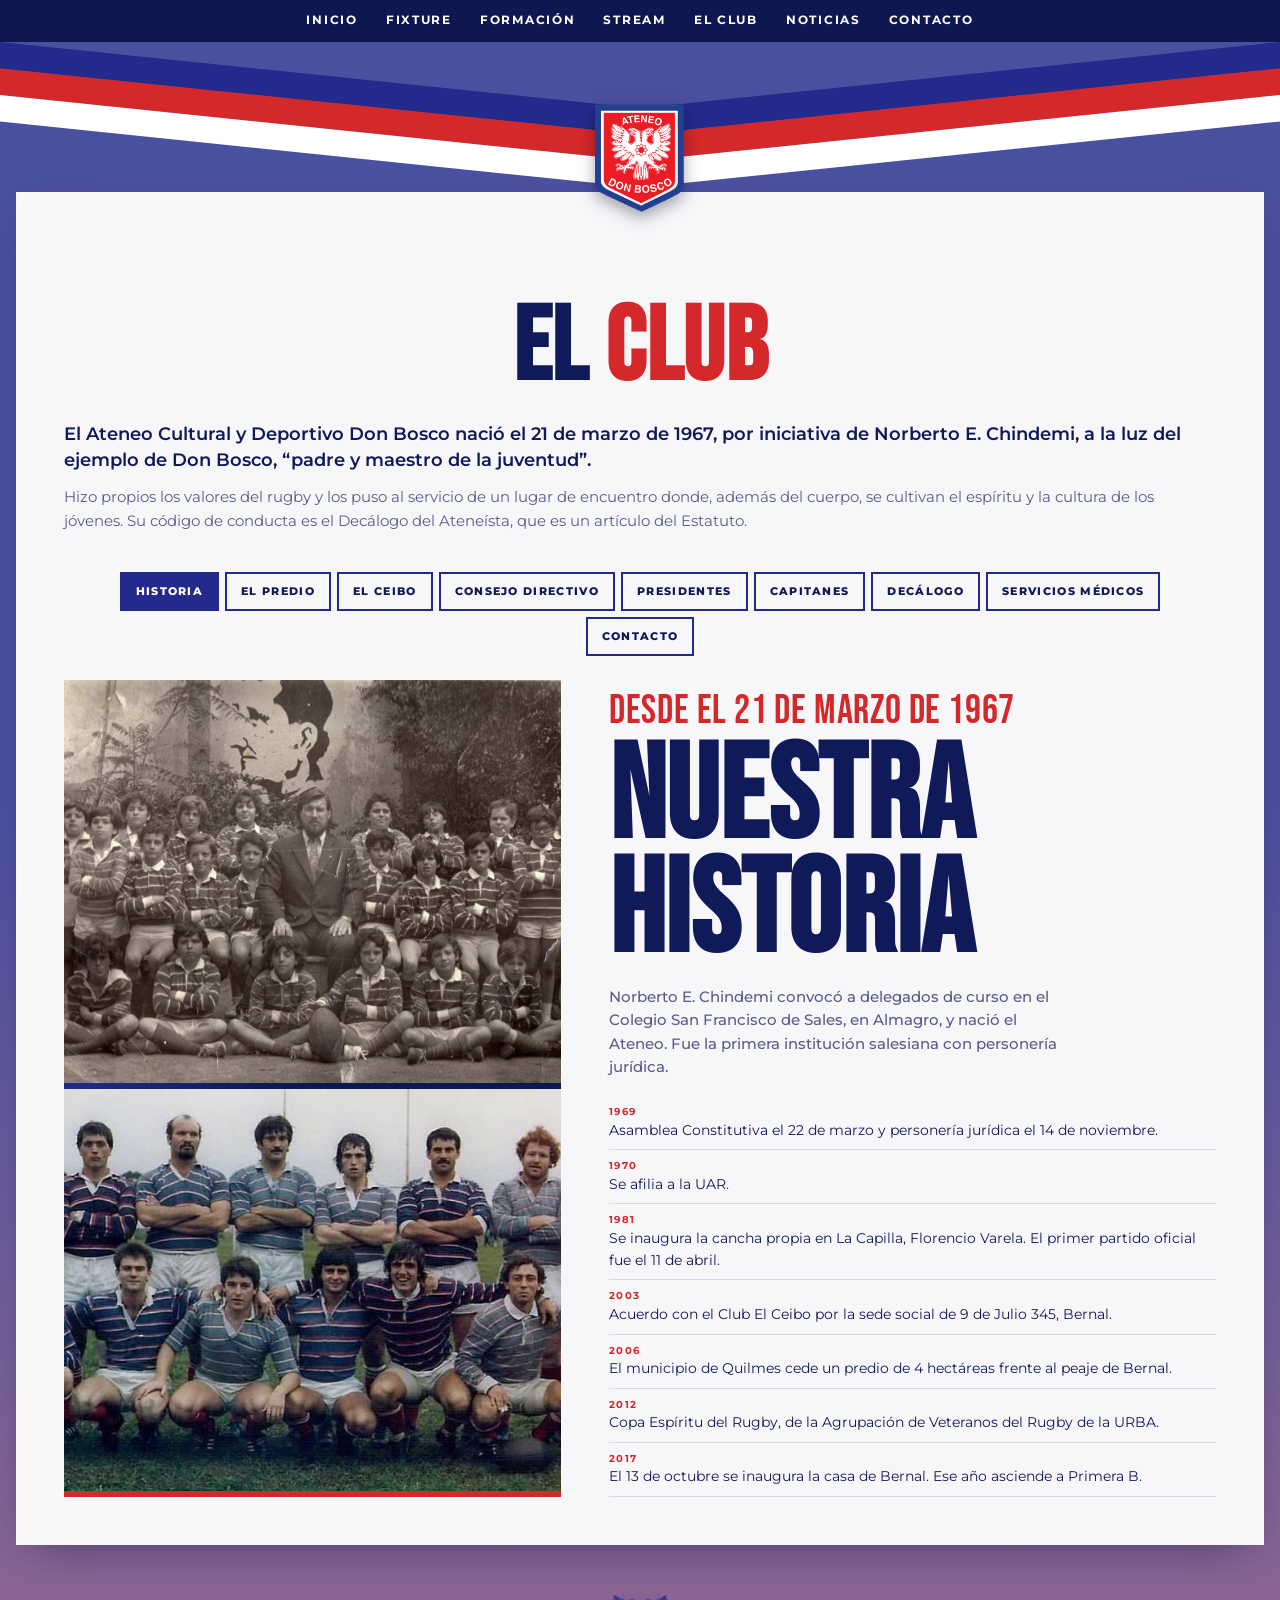
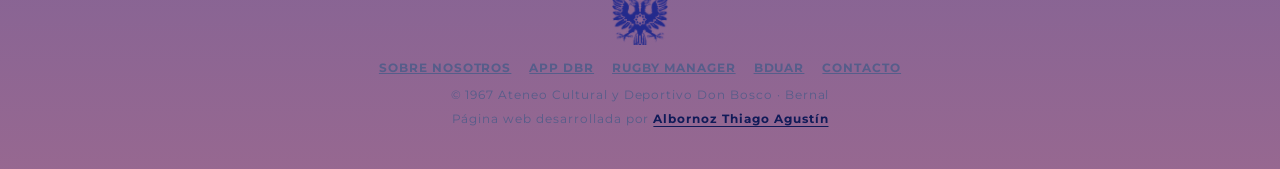
==== commit 31422f0f: "feat: final del playoff como resultado, solapa Playoff en el fixture y fondo animado con degradado v" ====
--- a/Web/club.html
+++ b/Web/club.html
@@ -44,12 +44,12 @@
 <!-- ############################################################ -->
 <link rel="icon" href="assets/crest.png">
 <link rel="apple-touch-icon" href="assets/crest.png">
-<script src="js/boot.js?v=20261028j"></script>
-<script src="js/analytics.js?v=20261028j" async></script>
+<script src="js/boot.js?v=20261116e"></script>
+<script src="js/analytics.js?v=20261116e" async></script>
 <link rel="preconnect" href="https://fonts.googleapis.com">
 <link rel="preconnect" href="https://fonts.gstatic.com" crossorigin>
 <link rel="stylesheet" href="https://fonts.googleapis.com/css2?family=Bebas+Neue&family=Montserrat:wght@400;500;600;700;800&display=block">
-<link rel="stylesheet" href="css/styles.css?v=20261028j">
+<link rel="stylesheet" href="css/styles.css?v=20261116e">
 </head>
 <body>
 
@@ -361,6 +361,6 @@
 <!-- ############################################################ -->
 <!-- SCRIPT PRINCIPAL -->
 <!-- ############################################################ -->
-<script src="js/app.js?v=20261028j"></script>
+<script src="js/app.js?v=20261116e"></script>
 </body>
 </html>
--- a/Web/css/styles.css
+++ b/Web/css/styles.css
@@ -49,10 +49,15 @@
 html { -webkit-text-size-adjust: 100%; text-size-adjust: 100%; -webkit-tap-highlight-color: transparent; }
 * { box-sizing: border-box; }
 body {
-  background: var(--ground); color: var(--ink);
+  background-color: var(--ground);
+  background-image: linear-gradient(to top, color-mix(in srgb, var(--navy) 80%, var(--ground)) 0%, color-mix(in srgb, var(--navy) 80%, var(--ground)) 15%, color-mix(in srgb, var(--red) 60%, var(--ground)) 50%, color-mix(in srgb, var(--navy) 80%, var(--ground)) 85%, color-mix(in srgb, var(--navy) 80%, var(--ground)) 100%);
+  background-size: 100% 300%; background-position: 0% 0%; animation: fondo 14s ease-in-out infinite;
+  color: var(--ink);
   font-family: var(--font-body); font-size: 15px; line-height: 1.55;
   padding-inline: 16px; padding-block: 0 calc(40px + env(safe-area-inset-bottom, 0px));
 }
+@keyframes fondo { 0%, 100% { background-position: 0% 0%; } 50% { background-position: 0% 100%; } }
+@media (prefers-reduced-motion: reduce) { body { animation: none; } }
 a { color: inherit; }
 button, input { font: inherit; color: inherit; }
 :focus-visible { outline: 3px solid var(--red); outline-offset: 2px; }
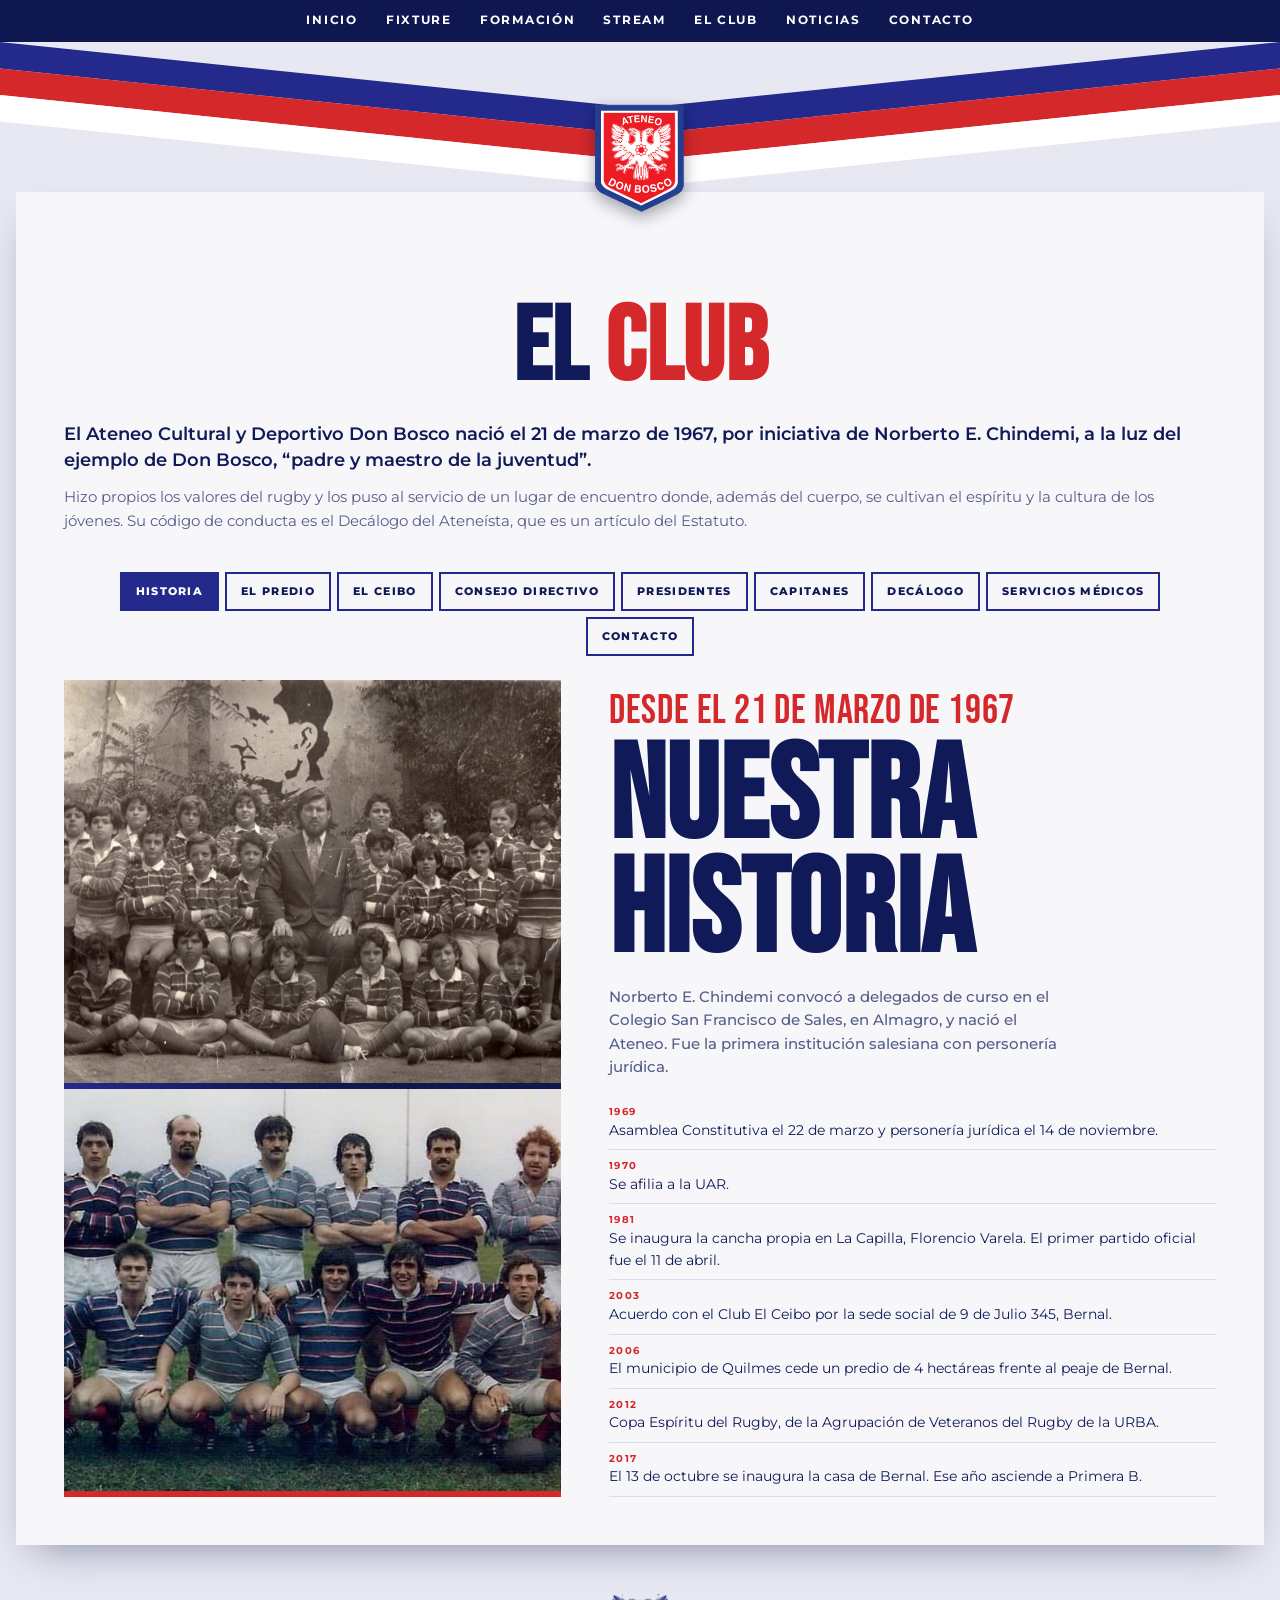
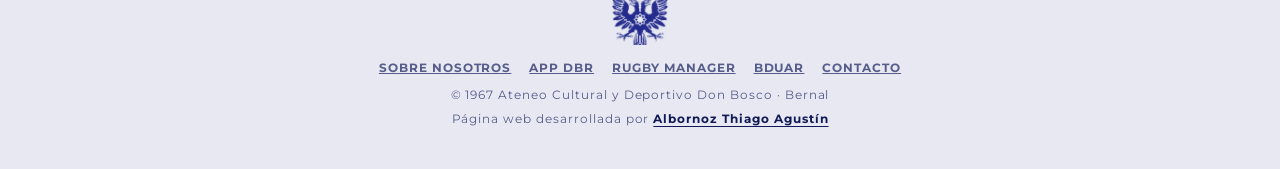
==== commit cd9804b5: "fix: se saca el fondo animado y nuevo texto tras la final del playoff" ====
--- a/Web/club.html
+++ b/Web/club.html
@@ -44,12 +44,12 @@
 <!-- ############################################################ -->
 <link rel="icon" href="assets/crest.png">
 <link rel="apple-touch-icon" href="assets/crest.png">
-<script src="js/boot.js?v=20261116e"></script>
-<script src="js/analytics.js?v=20261116e" async></script>
+<script src="js/boot.js?v=20261116g"></script>
+<script src="js/analytics.js?v=20261116g" async></script>
 <link rel="preconnect" href="https://fonts.googleapis.com">
 <link rel="preconnect" href="https://fonts.gstatic.com" crossorigin>
 <link rel="stylesheet" href="https://fonts.googleapis.com/css2?family=Bebas+Neue&family=Montserrat:wght@400;500;600;700;800&display=block">
-<link rel="stylesheet" href="css/styles.css?v=20261116e">
+<link rel="stylesheet" href="css/styles.css?v=20261116g">
 </head>
 <body>
 
@@ -361,6 +361,6 @@
 <!-- ############################################################ -->
 <!-- SCRIPT PRINCIPAL -->
 <!-- ############################################################ -->
-<script src="js/app.js?v=20261116e"></script>
+<script src="js/app.js?v=20261116g"></script>
 </body>
 </html>
--- a/Web/css/styles.css
+++ b/Web/css/styles.css
@@ -49,15 +49,10 @@
 html { -webkit-text-size-adjust: 100%; text-size-adjust: 100%; -webkit-tap-highlight-color: transparent; }
 * { box-sizing: border-box; }
 body {
-  background-color: var(--ground);
-  background-image: linear-gradient(to top, color-mix(in srgb, var(--navy) 80%, var(--ground)) 0%, color-mix(in srgb, var(--navy) 80%, var(--ground)) 15%, color-mix(in srgb, var(--red) 60%, var(--ground)) 50%, color-mix(in srgb, var(--navy) 80%, var(--ground)) 85%, color-mix(in srgb, var(--navy) 80%, var(--ground)) 100%);
-  background-size: 100% 300%; background-position: 0% 0%; animation: fondo 14s ease-in-out infinite;
-  color: var(--ink);
+  background: var(--ground); color: var(--ink);
   font-family: var(--font-body); font-size: 15px; line-height: 1.55;
   padding-inline: 16px; padding-block: 0 calc(40px + env(safe-area-inset-bottom, 0px));
 }
-@keyframes fondo { 0%, 100% { background-position: 0% 0%; } 50% { background-position: 0% 100%; } }
-@media (prefers-reduced-motion: reduce) { body { animation: none; } }
 a { color: inherit; }
 button, input { font: inherit; color: inherit; }
 :focus-visible { outline: 3px solid var(--red); outline-offset: 2px; }
